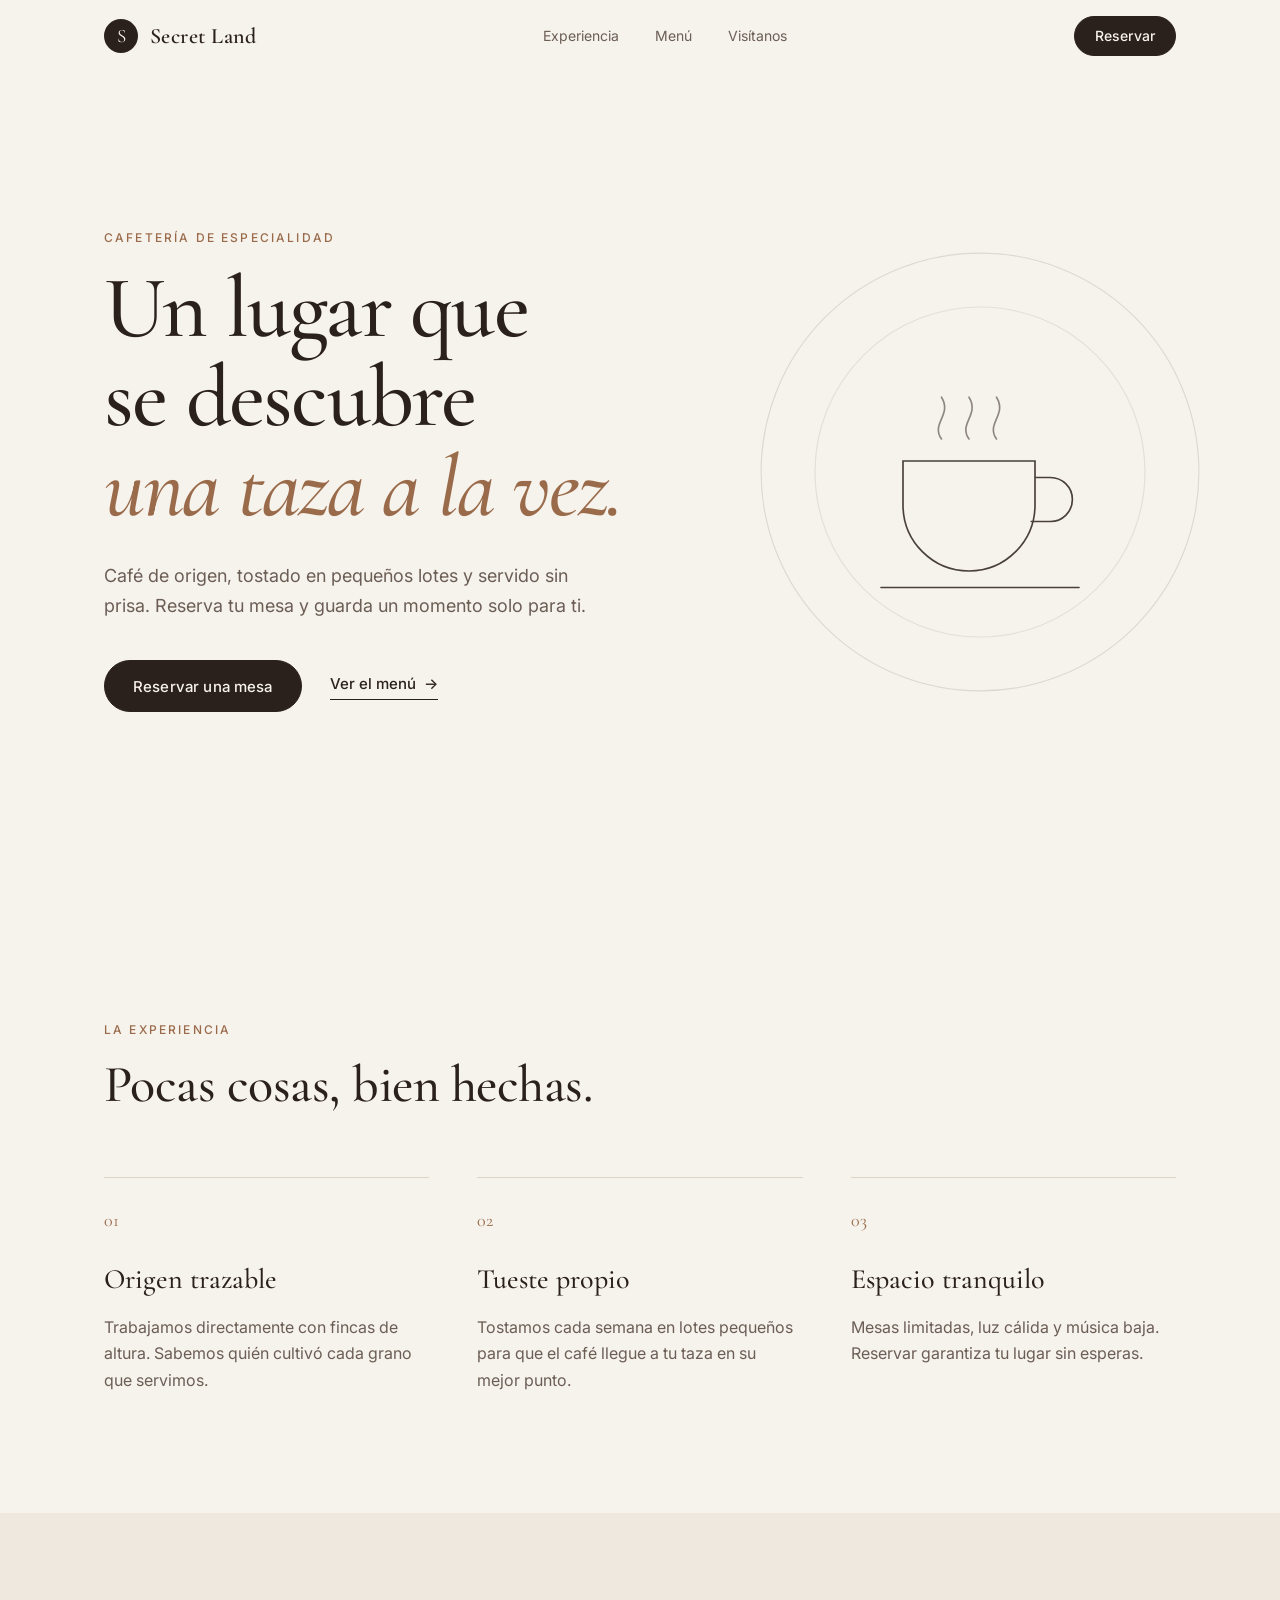
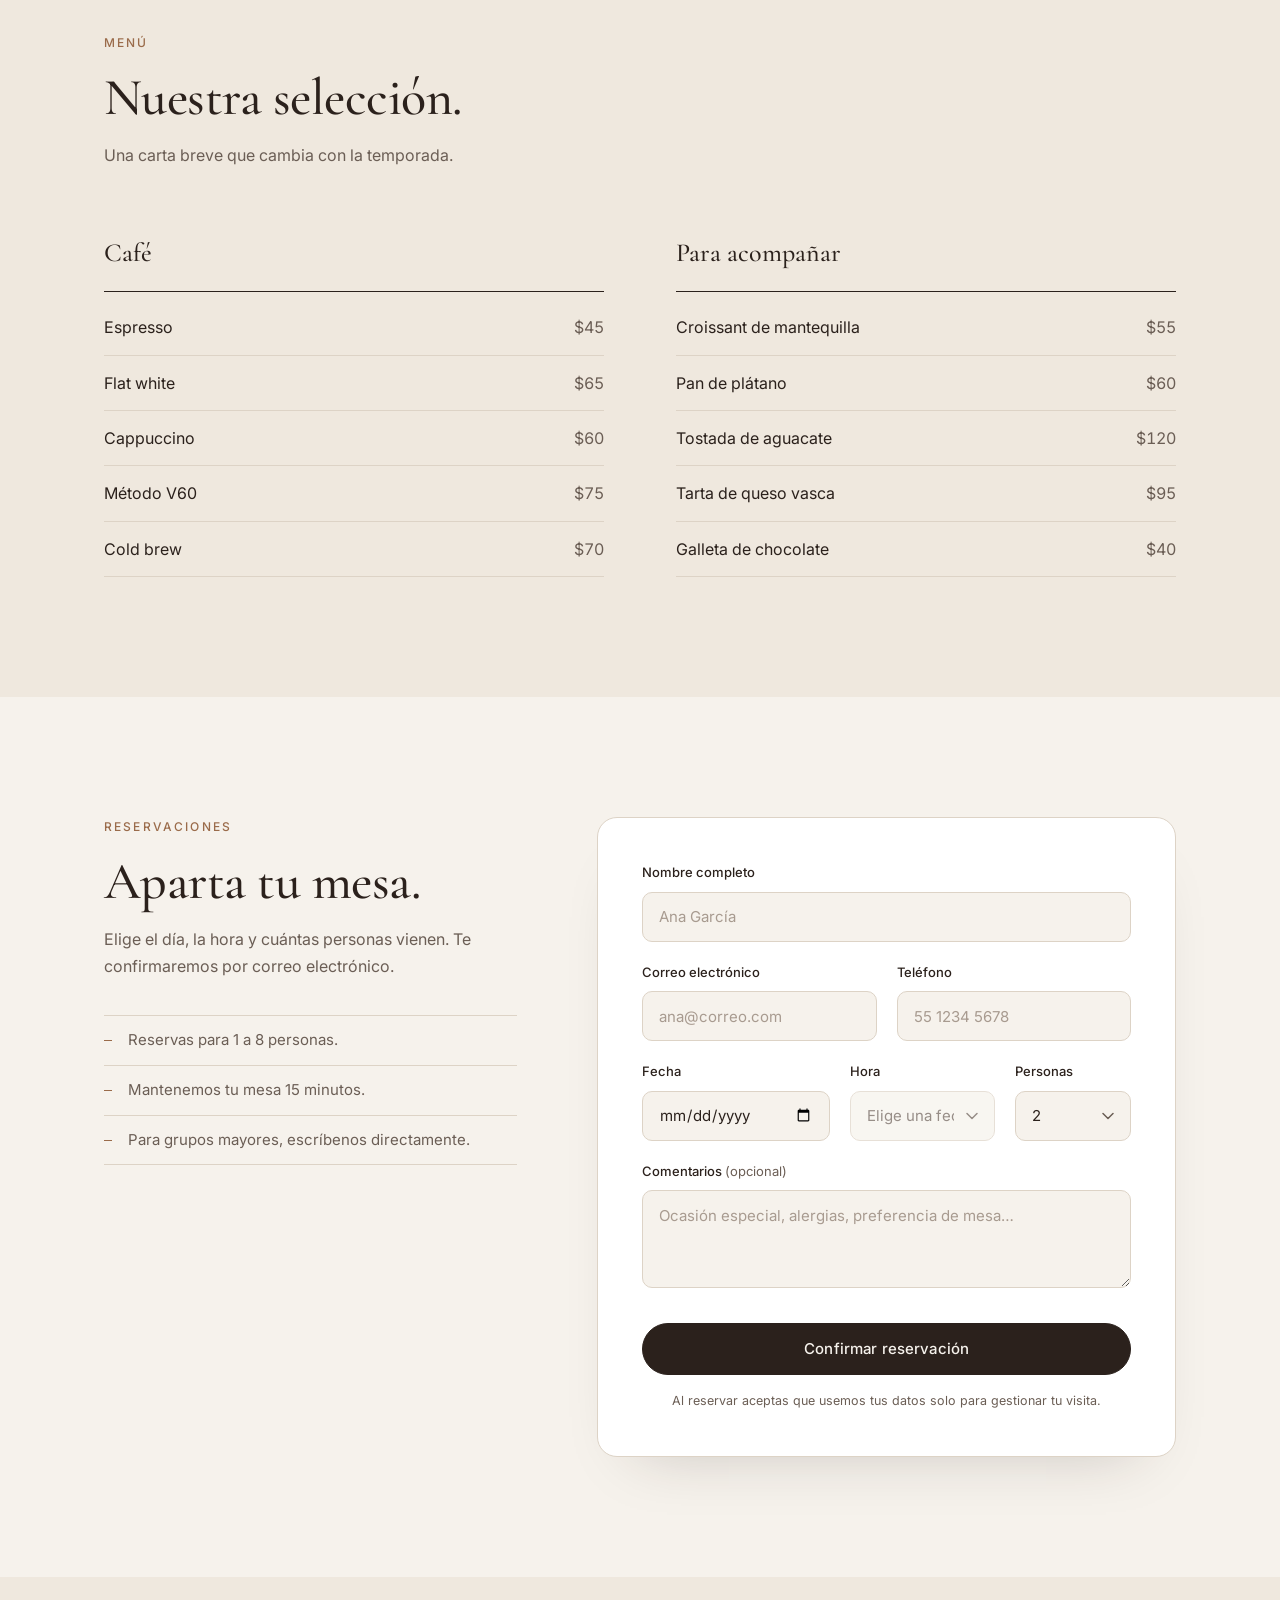
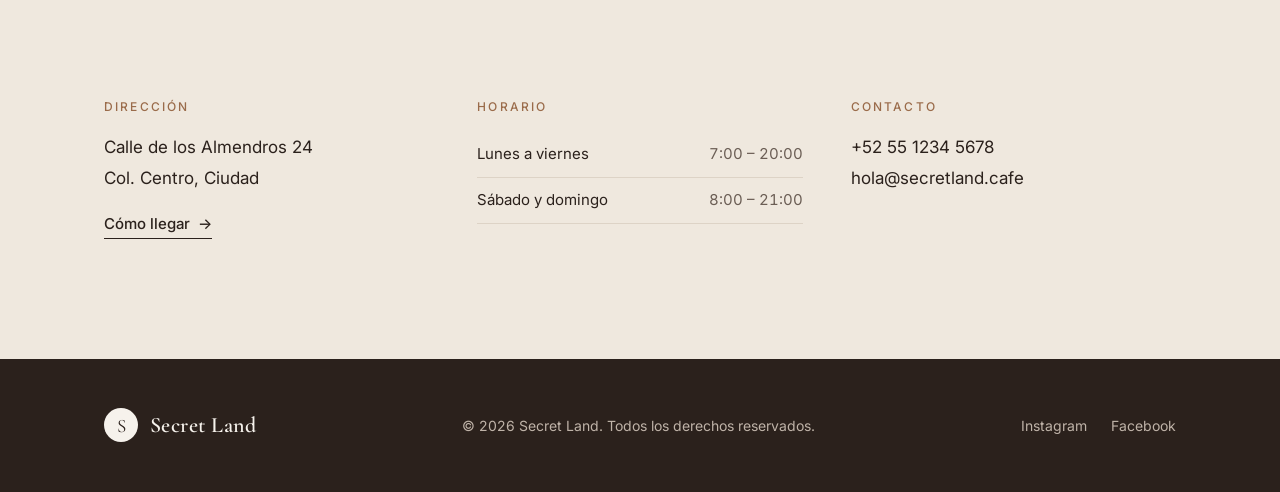
==== index.html @ 9a97f268 "versel sirve creo" ====
<!DOCTYPE html>
<html lang="es">
<head>
  <meta charset="UTF-8">
  <meta name="viewport" content="width=device-width, initial-scale=1.0">
  <title>Secret Land — Cafetería de especialidad</title>
  <meta name="description" content="Secret Land es una cafetería de especialidad. Reserva tu mesa en línea en menos de un minuto.">
  <link rel="preconnect" href="https://fonts.googleapis.com">
  <link rel="preconnect" href="https://fonts.gstatic.com" crossorigin>
  <link href="https://fonts.googleapis.com/css2?family=Cormorant+Garamond:ital,wght@0,400;0,500;0,600;1,400&family=Inter:wght@300;400;500;600&display=swap" rel="stylesheet">
  <link rel="stylesheet" href="styles.css">
  <link rel="icon" href="data:image/svg+xml,<svg xmlns='http://www.w3.org/2000/svg' viewBox='0 0 32 32'><circle cx='16' cy='16' r='15' fill='%232B211C'/><text x='16' y='21.5' font-family='Georgia,serif' font-size='15' fill='%23F5F1EA' text-anchor='middle'>S</text></svg>">
</head>
<body>

  <!-- Navegación -->
  <header class="nav" id="nav">
    <div class="container nav__inner">
      <a href="#inicio" class="brand" aria-label="Secret Land, inicio">
        <span class="brand__mark" aria-hidden="true">S</span>
        <span class="brand__name">Secret Land</span>
      </a>
      <nav class="nav__links" aria-label="Principal">
        <a href="#experiencia">Experiencia</a>
        <a href="#menu">Menú</a>
        <a href="#visitanos">Visítanos</a>
      </nav>
      <a href="#reservar" class="btn btn--small">Reservar</a>
    </div>
  </header>

  <main>
    <!-- Hero -->
    <section class="hero" id="inicio">
      <div class="container hero__inner">
        <p class="eyebrow reveal">Cafetería de especialidad</p>
        <h1 class="hero__title reveal">Un lugar que<br>se descubre<br><em>una taza a la vez.</em></h1>
        <p class="hero__lead reveal">Café de origen, tostado en pequeños lotes y servido sin prisa. Reserva tu mesa y guarda un momento solo para ti.</p>
        <div class="hero__actions reveal">
          <a href="#reservar" class="btn">Reservar una mesa</a>
          <a href="#menu" class="link-arrow">Ver el menú <span aria-hidden="true">→</span></a>
        </div>
      </div>
      <div class="hero__art" aria-hidden="true">
        <svg viewBox="0 0 400 400" fill="none" xmlns="http://www.w3.org/2000/svg">
          <circle cx="200" cy="200" r="199" stroke="currentColor" stroke-opacity=".14"/>
          <circle cx="200" cy="200" r="150" stroke="currentColor" stroke-opacity=".10"/>
          <path d="M130 190h120v40a60 60 0 0 1-60 60 60 60 0 0 1-60-60v-40Z" stroke="currentColor" stroke-width="1.5"/>
          <path d="M250 205h14a20 20 0 0 1 0 40h-18" stroke="currentColor" stroke-width="1.5"/>
          <path d="M110 305h180" stroke="currentColor" stroke-width="1.5" stroke-linecap="round"/>
          <path class="steam" d="M165 170c-10-14 10-22 0-38" stroke="currentColor" stroke-width="1.5" stroke-linecap="round"/>
          <path class="steam steam--2" d="M190 170c-10-14 10-22 0-38" stroke="currentColor" stroke-width="1.5" stroke-linecap="round"/>
          <path class="steam steam--3" d="M215 170c-10-14 10-22 0-38" stroke="currentColor" stroke-width="1.5" stroke-linecap="round"/>
        </svg>
      </div>
    </section>

    <!-- Experiencia -->
    <section class="section" id="experiencia">
      <div class="container">
        <div class="section__head reveal">
          <p class="eyebrow">La experiencia</p>
          <h2 class="section__title">Pocas cosas, bien hechas.</h2>
        </div>
        <div class="features">
          <article class="feature reveal">
            <span class="feature__num">01</span>
            <h3>Origen trazable</h3>
            <p>Trabajamos directamente con fincas de altura. Sabemos quién cultivó cada grano que servimos.</p>
          </article>
          <article class="feature reveal">
            <span class="feature__num">02</span>
            <h3>Tueste propio</h3>
            <p>Tostamos cada semana en lotes pequeños para que el café llegue a tu taza en su mejor punto.</p>
          </article>
          <article class="feature reveal">
            <span class="feature__num">03</span>
            <h3>Espacio tranquilo</h3>
            <p>Mesas limitadas, luz cálida y música baja. Reservar garantiza tu lugar sin esperas.</p>
          </article>
        </div>
      </div>
    </section>

    <!-- Menú -->
    <section class="section section--alt" id="menu">
      <div class="container menu">
        <div class="section__head reveal">
          <p class="eyebrow">Menú</p>
          <h2 class="section__title">Nuestra selección.</h2>
          <p class="section__lead">Una carta breve que cambia con la temporada.</p>
        </div>
        <div class="menu__grid">
          <div class="menu__col reveal">
            <h3 class="menu__cat">Café</h3>
            <ul class="menu__list">
              <li><span>Espresso</span><span class="dots"></span><span>$45</span></li>
              <li><span>Flat white</span><span class="dots"></span><span>$65</span></li>
              <li><span>Cappuccino</span><span class="dots"></span><span>$60</span></li>
              <li><span>Método V60</span><span class="dots"></span><span>$75</span></li>
              <li><span>Cold brew</span><span class="dots"></span><span>$70</span></li>
            </ul>
          </div>
          <div class="menu__col reveal">
            <h3 class="menu__cat">Para acompañar</h3>
            <ul class="menu__list">
              <li><span>Croissant de mantequilla</span><span class="dots"></span><span>$55</span></li>
              <li><span>Pan de plátano</span><span class="dots"></span><span>$60</span></li>
              <li><span>Tostada de aguacate</span><span class="dots"></span><span>$120</span></li>
              <li><span>Tarta de queso vasca</span><span class="dots"></span><span>$95</span></li>
              <li><span>Galleta de chocolate</span><span class="dots"></span><span>$40</span></li>
            </ul>
          </div>
        </div>
      </div>
    </section>

    <!-- Reservación -->
    <section class="section" id="reservar">
      <div class="container booking">
        <div class="booking__intro reveal">
          <p class="eyebrow">Reservaciones</p>
          <h2 class="section__title">Aparta tu mesa.</h2>
          <p class="section__lead">Elige el día, la hora y cuántas personas vienen. Te confirmaremos por correo electrónico.</p>
          <ul class="booking__notes">
            <li>Reservas para 1 a 8 personas.</li>
            <li>Mantenemos tu mesa 15 minutos.</li>
            <li>Para grupos mayores, escríbenos directamente.</li>
          </ul>
        </div>

        <div class="booking__card reveal">
          <form class="form" id="booking-form" novalidate>
            <div class="form__row">
              <div class="field">
                <label for="name">Nombre completo</label>
                <input type="text" id="name" name="name" autocomplete="name" required minlength="2" placeholder="Ana García">
                <p class="field__error" aria-live="polite"></p>
              </div>
            </div>

            <div class="form__row form__row--2">
              <div class="field">
                <label for="email">Correo electrónico</label>
                <input type="email" id="email" name="email" autocomplete="email" required placeholder="ana@correo.com">
                <p class="field__error" aria-live="polite"></p>
              </div>
              <div class="field">
                <label for="phone">Teléfono</label>
                <input type="tel" id="phone" name="phone" autocomplete="tel" required placeholder="55 1234 5678">
                <p class="field__error" aria-live="polite"></p>
              </div>
            </div>

            <div class="form__row form__row--3">
              <div class="field">
                <label for="date">Fecha</label>
                <input type="date" id="date" name="date" required>
                <p class="field__error" aria-live="polite"></p>
              </div>
              <div class="field">
                <label for="time">Hora</label>
                <select id="time" name="time" required disabled>
                  <option value="">Elige una fecha</option>
                </select>
                <p class="field__error" aria-live="polite"></p>
              </div>
              <div class="field">
                <label for="guests">Personas</label>
                <select id="guests" name="guests" required>
                  <option value="1">1</option>
                  <option value="2" selected>2</option>
                  <option value="3">3</option>
                  <option value="4">4</option>
                  <option value="5">5</option>
                  <option value="6">6</option>
                  <option value="7">7</option>
                  <option value="8">8</option>
                </select>
                <p class="field__error" aria-live="polite"></p>
              </div>
            </div>

            <div class="form__row">
              <div class="field">
                <label for="notes">Comentarios <span class="optional">(opcional)</span></label>
                <textarea id="notes" name="notes" rows="3" maxlength="300" placeholder="Ocasión especial, alergias, preferencia de mesa…"></textarea>
              </div>
            </div>

            <button type="submit" class="btn btn--block">Confirmar reservación</button>
            <p class="form__legal">Al reservar aceptas que usemos tus datos solo para gestionar tu visita.</p>
          </form>

          <div class="success" id="booking-success" hidden tabindex="-1">
            <div class="success__icon" aria-hidden="true">
              <svg viewBox="0 0 24 24" fill="none"><path d="M5 12.5l4.5 4.5L19 7.5" stroke="currentColor" stroke-width="1.8" stroke-linecap="round" stroke-linejoin="round"/></svg>
            </div>
            <h3>¡Reservación recibida!</h3>
            <p id="success-summary"></p>
            <p class="success__small">Te enviaremos la confirmación a <strong id="success-email"></strong>.</p>
            <button type="button" class="btn btn--ghost" id="booking-reset">Hacer otra reservación</button>
          </div>
        </div>
      </div>
    </section>

    <!-- Visítanos -->
    <section class="section section--alt" id="visitanos">
      <div class="container visit">
        <div class="visit__block reveal">
          <p class="eyebrow">Dirección</p>
          <p class="visit__text">Calle de los Almendros 24<br>Col. Centro, Ciudad</p>
          <a class="link-arrow" href="https://maps.google.com/?q=Calle+de+los+Almendros+24" target="_blank" rel="noopener">Cómo llegar <span aria-hidden="true">→</span></a>
        </div>
        <div class="visit__block reveal">
          <p class="eyebrow">Horario</p>
          <ul class="hours">
            <li><span>Lunes a viernes</span><span>7:00 – 20:00</span></li>
            <li><span>Sábado y domingo</span><span>8:00 – 21:00</span></li>
          </ul>
        </div>
        <div class="visit__block reveal">
          <p class="eyebrow">Contacto</p>
          <p class="visit__text">
            <a href="tel:+525512345678">+52 55 1234 5678</a><br>
            <a href="mailto:hola@secretland.cafe">hola@secretland.cafe</a>
          </p>
        </div>
      </div>
    </section>
  </main>

  <footer class="footer">
    <div class="container footer__inner">
      <a href="#inicio" class="brand brand--light">
        <span class="brand__mark" aria-hidden="true">S</span>
        <span class="brand__name">Secret Land</span>
      </a>
      <p>© <span id="year"></span> Secret Land. Todos los derechos reservados.</p>
      <div class="footer__social">
        <a href="#" aria-label="Instagram">Instagram</a>
        <a href="#" aria-label="Facebook">Facebook</a>
      </div>
    </div>
  </footer>

  <script src="script.js"></script>
</body>
</html>
---- styles.css ----
/* ==========================================================
   Secret Land — Landing page
   ========================================================== */

:root {
  --bg: #F6F2EC;
  --bg-alt: #EFE8DE;
  --surface: #FFFFFF;
  --ink: #2B211C;
  --ink-soft: #6B5E55;
  --line: #DDD3C6;
  --accent: #9A6B4A;
  --accent-dark: #7C543A;
  --error: #A33B2B;

  --font-display: "Cormorant Garamond", Georgia, serif;
  --font-body: "Inter", system-ui, -apple-system, "Segoe UI", sans-serif;

  --radius: 14px;
  --container: 1120px;
  --nav-h: 72px;
  --ease: cubic-bezier(.2, .7, .2, 1);
}

*,
*::before,
*::after { box-sizing: border-box; }

html {
  scroll-behavior: smooth;
  scroll-padding-top: var(--nav-h);
}

body {
  margin: 0;
  background: var(--bg);
  color: var(--ink);
  font-family: var(--font-body);
  font-size: 16px;
  line-height: 1.65;
  -webkit-font-smoothing: antialiased;
}

img, svg { display: block; max-width: 100%; }
a { color: inherit; text-decoration: none; }
ul { margin: 0; padding: 0; list-style: none; }
h1, h2, h3, p { margin: 0; }

.container {
  width: 100%;
  max-width: var(--container);
  margin: 0 auto;
  padding: 0 24px;
}

/* ---------- Tipografía ---------- */
.eyebrow {
  font-size: 12px;
  font-weight: 500;
  letter-spacing: .18em;
  text-transform: uppercase;
  color: var(--accent);
  margin-bottom: 16px;
}

.section__title {
  font-family: var(--font-display);
  font-weight: 500;
  font-size: clamp(34px, 5vw, 52px);
  line-height: 1.1;
  letter-spacing: -.01em;
}

.section__lead {
  margin-top: 16px;
  color: var(--ink-soft);
  max-width: 44ch;
}

/* ---------- Botones y enlaces ---------- */
.btn {
  display: inline-flex;
  align-items: center;
  justify-content: center;
  gap: 8px;
  height: 52px;
  padding: 0 28px;
  border: 1px solid var(--ink);
  border-radius: 999px;
  background: var(--ink);
  color: var(--bg);
  font: 500 15px/1 var(--font-body);
  letter-spacing: .01em;
  cursor: pointer;
  transition: background .25s var(--ease), color .25s var(--ease), transform .25s var(--ease);
}
.btn:hover { background: var(--accent-dark); border-color: var(--accent-dark); }
.btn:active { transform: translateY(1px); }
.btn:focus-visible,
.link-arrow:focus-visible,
.nav__links a:focus-visible {
  outline: 2px solid var(--accent);
  outline-offset: 3px;
}

.btn--small { height: 40px; padding: 0 20px; font-size: 14px; }
.btn--block { width: 100%; }
.btn--ghost { background: transparent; color: var(--ink); }
.btn--ghost:hover { background: var(--ink); color: var(--bg); border-color: var(--ink); }
.btn[disabled] { opacity: .6; cursor: wait; }

.link-arrow {
  display: inline-flex;
  align-items: center;
  gap: 8px;
  font-weight: 500;
  font-size: 15px;
  border-bottom: 1px solid currentColor;
  padding-bottom: 2px;
}
.link-arrow span { transition: transform .25s var(--ease); }
.link-arrow:hover span { transform: translateX(4px); }

/* ---------- Navegación ---------- */
.nav {
  position: fixed;
  inset: 0 0 auto 0;
  height: var(--nav-h);
  z-index: 50;
  transition: background .3s var(--ease), box-shadow .3s var(--ease);
}
.nav.is-scrolled {
  background: rgba(246, 242, 236, .88);
  backdrop-filter: blur(12px);
  -webkit-backdrop-filter: blur(12px);
  box-shadow: 0 1px 0 var(--line);
}
.nav__inner {
  height: 100%;
  display: flex;
  align-items: center;
  justify-content: space-between;
  gap: 24px;
}
.nav__links { display: flex; gap: 36px; font-size: 14px; }
.nav__links a { color: var(--ink-soft); transition: color .2s; }
.nav__links a:hover { color: var(--ink); }

.brand { display: inline-flex; align-items: center; gap: 12px; }
.brand__mark {
  display: grid;
  place-items: center;
  width: 34px;
  height: 34px;
  border-radius: 50%;
  background: var(--ink);
  color: var(--bg);
  font-family: var(--font-display);
  font-size: 19px;
  line-height: 1;
}
.brand__name {
  font-family: var(--font-display);
  font-size: 22px;
  font-weight: 600;
  letter-spacing: .02em;
}

/* ---------- Hero ---------- */
.hero {
  position: relative;
  min-height: 100vh;
  min-height: 100svh;
  display: flex;
  align-items: center;
  padding: calc(var(--nav-h) + 48px) 0 80px;
  overflow: hidden;
}
.hero__inner { position: relative; z-index: 1; }
.hero__title {
  font-family: var(--font-display);
  font-weight: 500;
  font-size: clamp(44px, 7.5vw, 88px);
  line-height: 1.02;
  letter-spacing: -.02em;
}
.hero__title em { font-style: italic; color: var(--accent); }
.hero__lead {
  margin-top: 28px;
  max-width: 46ch;
  font-size: 18px;
  color: var(--ink-soft);
}
.hero__actions {
  margin-top: 40px;
  display: flex;
  align-items: center;
  flex-wrap: wrap;
  gap: 28px;
}
.hero__art {
  position: absolute;
  right: max(24px, calc((100vw - var(--container)) / 2));
  top: 50%;
  transform: translateY(-45%);
  width: min(38vw, 440px);
  color: var(--ink);
  opacity: .85;
}
.steam {
  stroke-dasharray: 60;
  animation: steam 3.2s ease-in-out infinite;
  opacity: .6;
}
.steam--2 { animation-delay: .5s; }
.steam--3 { animation-delay: 1s; }
@keyframes steam {
  0%   { stroke-dashoffset: 60; opacity: 0; }
  40%  { opacity: .6; }
  100% { stroke-dashoffset: -60; opacity: 0; }
}

/* ---------- Secciones ---------- */
.section { padding: 120px 0; }
.section--alt { background: var(--bg-alt); }
.section__head { margin-bottom: 64px; }

/* Experiencia */
.features {
  display: grid;
  grid-template-columns: repeat(3, 1fr);
  gap: 48px;
}
.feature {
  padding-top: 28px;
  border-top: 1px solid var(--line);
}
.feature__num {
  display: block;
  font-family: var(--font-display);
  font-size: 18px;
  color: var(--accent);
  margin-bottom: 20px;
}
.feature h3 {
  font-family: var(--font-display);
  font-size: 28px;
  font-weight: 500;
  margin-bottom: 12px;
}
.feature p { color: var(--ink-soft); }

/* Menú */
.menu__grid {
  display: grid;
  grid-template-columns: repeat(2, 1fr);
  gap: 72px;
}
.menu__cat {
  font-family: var(--font-display);
  font-size: 26px;
  font-weight: 500;
  padding-bottom: 16px;
  margin-bottom: 8px;
  border-bottom: 1px solid var(--ink);
}
.menu__list li {
  display: flex;
  align-items: baseline;
  gap: 12px;
  padding: 14px 0;
  border-bottom: 1px solid var(--line);
}
.menu__list .dots { flex: 1; }
.menu__list li span:last-child {
  font-variant-numeric: tabular-nums;
  color: var(--ink-soft);
}

/* Reservación */
.booking {
  display: grid;
  grid-template-columns: 5fr 7fr;
  gap: 80px;
  align-items: start;
}
.booking__intro { position: sticky; top: calc(var(--nav-h) + 32px); }
.booking__notes { margin-top: 36px; }
.booking__notes li {
  position: relative;
  padding: 12px 0 12px 24px;
  border-top: 1px solid var(--line);
  font-size: 15px;
  color: var(--ink-soft);
}
.booking__notes li:last-child { border-bottom: 1px solid var(--line); }
.booking__notes li::before {
  content: "";
  position: absolute;
  left: 0;
  top: 50%;
  width: 8px;
  height: 1px;
  background: var(--accent);
}

.booking__card {
  background: var(--surface);
  border: 1px solid var(--line);
  border-radius: calc(var(--radius) + 6px);
  padding: 44px;
  box-shadow: 0 30px 60px -40px rgba(43, 33, 28, .25);
}

.form__row { display: grid; gap: 20px; margin-bottom: 20px; }
.form__row--2 { grid-template-columns: repeat(2, 1fr); }
.form__row--3 { grid-template-columns: 1.3fr 1fr .8fr; }

.field label {
  display: block;
  font-size: 13px;
  font-weight: 500;
  margin-bottom: 8px;
}
.optional { color: var(--ink-soft); font-weight: 400; }

.field input,
.field select,
.field textarea {
  width: 100%;
  height: 50px;
  padding: 0 16px;
  border: 1px solid var(--line);
  border-radius: 10px;
  background: var(--bg);
  color: var(--ink);
  font: 400 15px var(--font-body);
  transition: border-color .2s, box-shadow .2s, background .2s;
  -webkit-appearance: none;
  appearance: none;
}
.field textarea {
  height: auto;
  min-height: 96px;
  padding: 14px 16px;
  resize: vertical;
  line-height: 1.5;
}
.field select {
  padding-right: 40px;
  background-image: url("data:image/svg+xml,%3Csvg xmlns='http://www.w3.org/2000/svg' width='12' height='8' fill='none'%3E%3Cpath d='M1 1.5l5 5 5-5' stroke='%236B5E55' stroke-width='1.5' stroke-linecap='round' stroke-linejoin='round'/%3E%3C/svg%3E");
  background-repeat: no-repeat;
  background-position: right 16px center;
  cursor: pointer;
}
.field select:disabled { cursor: not-allowed; color: var(--ink-soft); }
.field input::placeholder,
.field textarea::placeholder { color: #A89B90; }
.field input:hover,
.field select:not(:disabled):hover,
.field textarea:hover { border-color: #C8BBAA; }
.field input:focus,
.field select:focus,
.field textarea:focus {
  outline: none;
  border-color: var(--accent);
  background: var(--surface);
  box-shadow: 0 0 0 4px rgba(154, 107, 74, .12);
}
.field.has-error input,
.field.has-error select { border-color: var(--error); }
.field__error {
  min-height: 0;
  font-size: 12.5px;
  color: var(--error);
  margin-top: 6px;
}
.field__error:empty { display: none; }

.form .btn--block { margin-top: 8px; }
.form__legal {
  margin-top: 16px;
  font-size: 12.5px;
  color: var(--ink-soft);
  text-align: center;
}

/* Confirmación */
.success {
  text-align: center;
  padding: 32px 8px;
  outline: none;
  animation: fadeUp .5s var(--ease);
}
.success__icon {
  width: 64px;
  height: 64px;
  margin: 0 auto 24px;
  display: grid;
  place-items: center;
  border-radius: 50%;
  background: var(--bg-alt);
  color: var(--accent-dark);
}
.success__icon svg { width: 28px; height: 28px; }
.success h3 {
  font-family: var(--font-display);
  font-size: 36px;
  font-weight: 500;
  margin-bottom: 12px;
}
.success p { color: var(--ink-soft); max-width: 36ch; margin: 0 auto; }
.success p strong { color: var(--ink); font-weight: 500; }
.success .success__small { margin-top: 12px; font-size: 14px; }
.success .btn { margin-top: 32px; }

/* Visítanos */
.visit {
  display: grid;
  grid-template-columns: repeat(3, 1fr);
  gap: 48px;
}
.visit__text { font-size: 17px; line-height: 1.8; margin-bottom: 16px; }
.visit__text a { transition: color .2s; }
.visit__text a:hover { color: var(--accent); }
.hours li {
  display: flex;
  justify-content: space-between;
  gap: 16px;
  padding: 10px 0;
  border-bottom: 1px solid var(--line);
  font-size: 15px;
}
.hours li span:last-child { font-variant-numeric: tabular-nums; color: var(--ink-soft); }

/* Footer */
.footer {
  background: var(--ink);
  color: #BFB3A8;
  padding: 48px 0;
  font-size: 14px;
}
.footer__inner {
  display: flex;
  align-items: center;
  justify-content: space-between;
  flex-wrap: wrap;
  gap: 24px;
}
.brand--light .brand__mark { background: var(--bg); color: var(--ink); }
.brand--light .brand__name { color: var(--bg); }
.footer__social { display: flex; gap: 24px; }
.footer__social a:hover { color: var(--bg); }

/* ---------- Animación de entrada ---------- */
.reveal {
  opacity: 0;
  transform: translateY(18px);
  transition: opacity .8s var(--ease), transform .8s var(--ease);
}
.reveal.is-visible { opacity: 1; transform: none; }

@keyframes fadeUp {
  from { opacity: 0; transform: translateY(12px); }
  to   { opacity: 1; transform: none; }
}

@media (prefers-reduced-motion: reduce) {
  html { scroll-behavior: auto; }
  .reveal { opacity: 1; transform: none; transition: none; }
  .steam, .success { animation: none; }
}

/* ---------- Responsive ---------- */
@media (max-width: 960px) {
  .hero__art { opacity: .12; width: 70vw; right: -10vw; }
  .booking { grid-template-columns: 1fr; gap: 48px; }
  .booking__intro { position: static; }
  .features, .visit { grid-template-columns: 1fr; gap: 40px; }
  .menu__grid { grid-template-columns: 1fr; gap: 56px; }
}

@media (max-width: 720px) {
  :root { --nav-h: 64px; }
  .container { padding: 0 16px; }
  .nav__links { display: none; }
  .brand__name { font-size: 20px; }
  .section { padding: 88px 0; }
  .section__head { margin-bottom: 44px; }
  .hero__lead { font-size: 17px; }
  .booking__card { padding: 28px 20px; }
  .form__row--2,
  .form__row--3 { grid-template-columns: 1fr; }
  .footer__inner { flex-direction: column; text-align: center; }
}
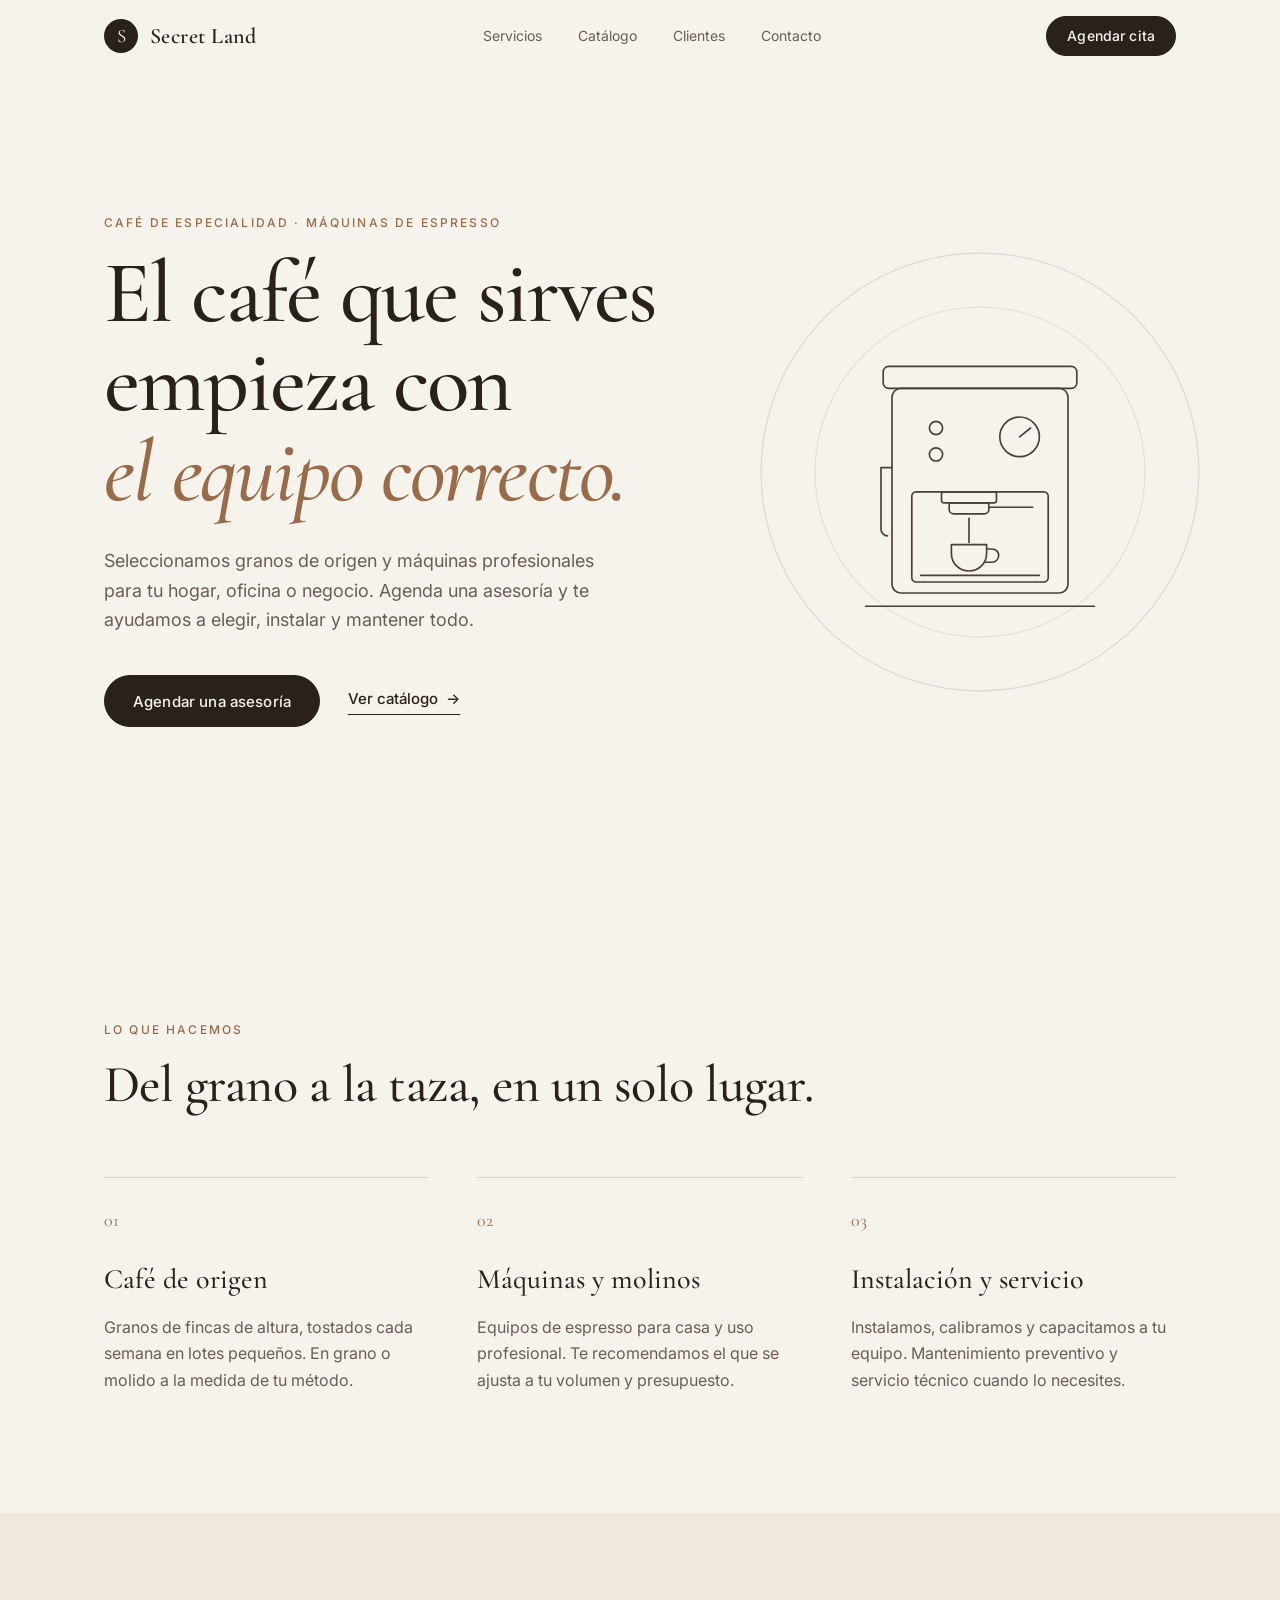
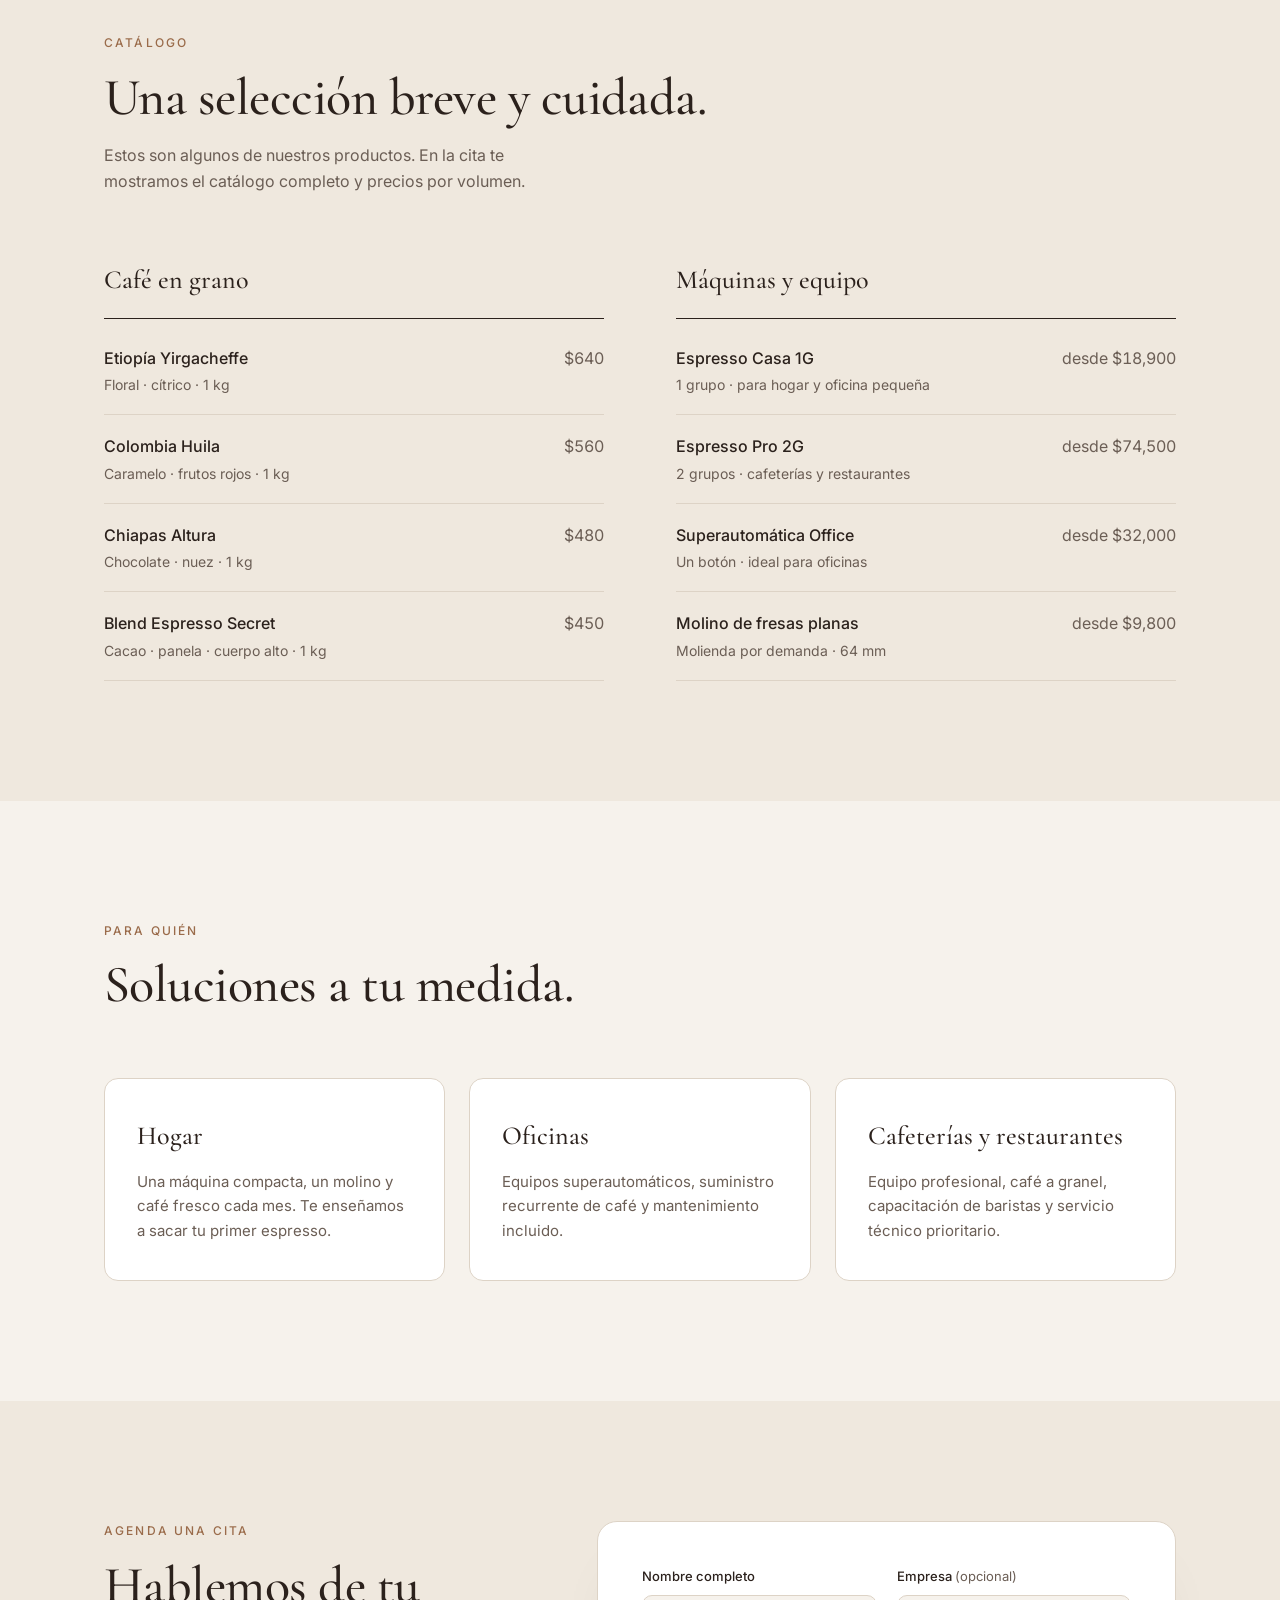
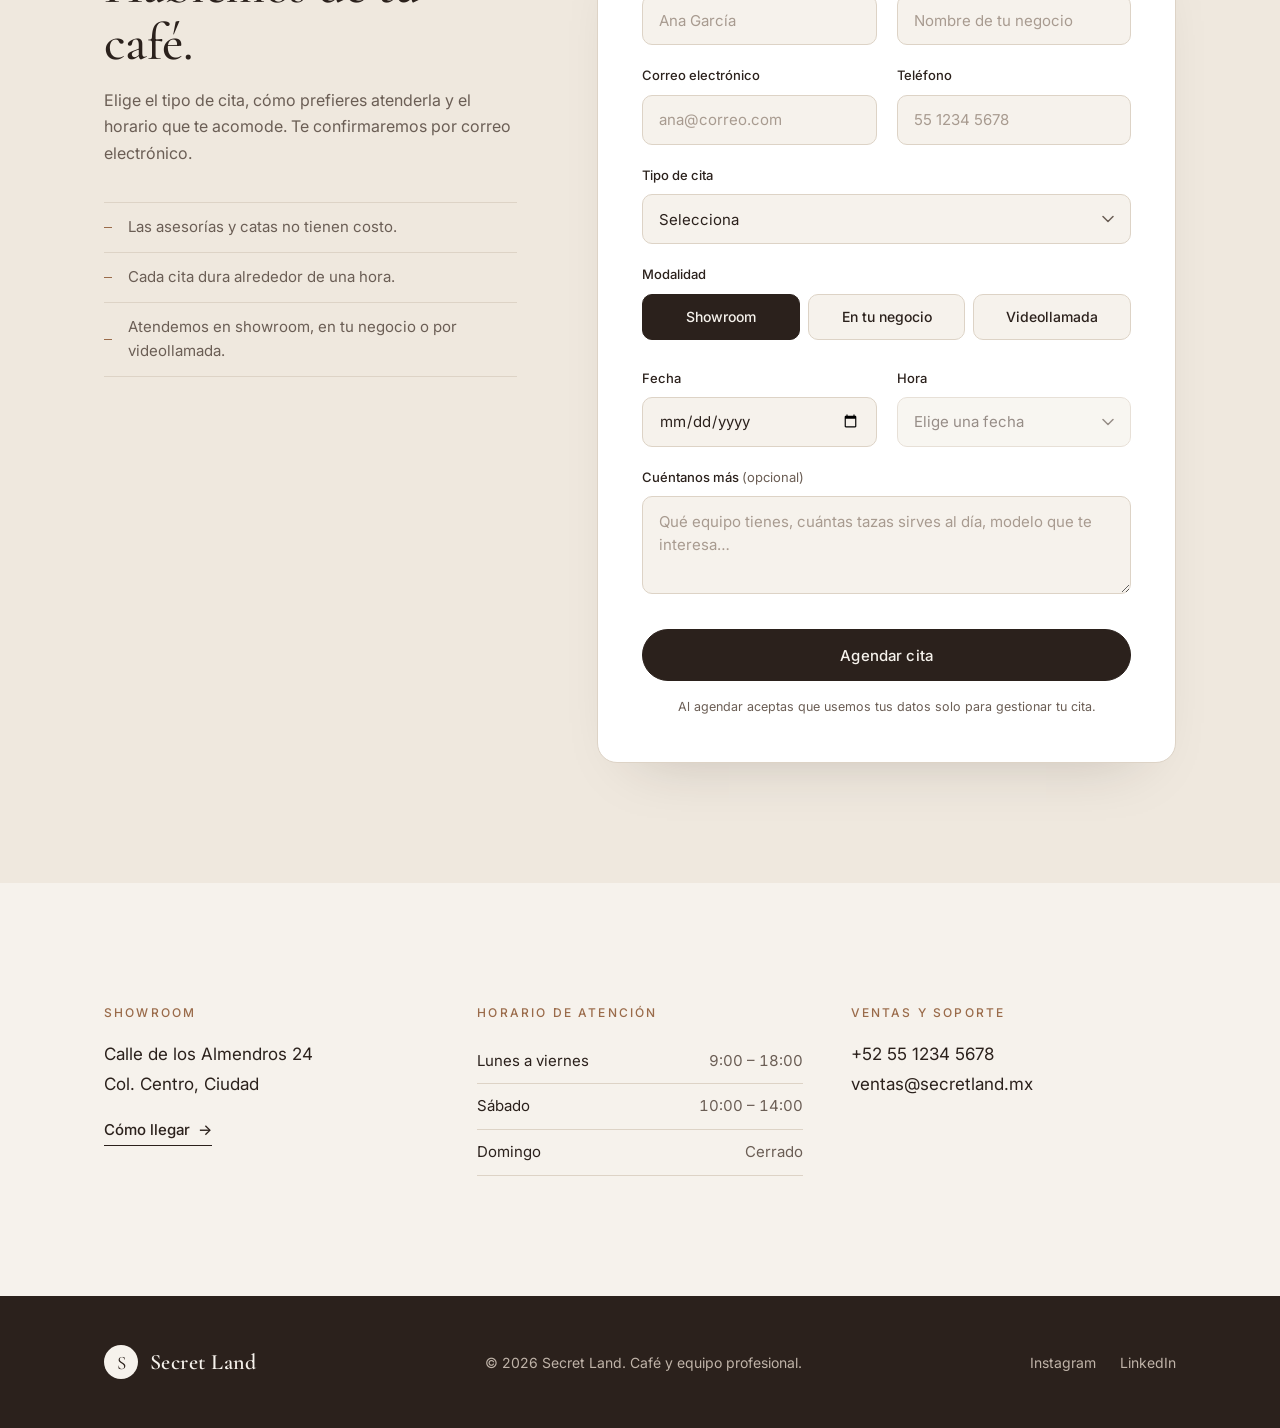
==== commit cc577768: "Refocus landing page on selling coffee and coffee machines Secret Land is now a company that sells s" ====
--- a/index.html
+++ b/index.html
@@ -3,8 +3,8 @@
 <head>
   <meta charset="UTF-8">
   <meta name="viewport" content="width=device-width, initial-scale=1.0">
-  <title>Secret Land — Cafetería de especialidad</title>
-  <meta name="description" content="Secret Land es una cafetería de especialidad. Reserva tu mesa en línea en menos de un minuto.">
+  <title>Secret Land — Café de especialidad y máquinas de café</title>
+  <meta name="description" content="Secret Land vende café de especialidad y máquinas de espresso para hogar, oficinas y negocios. Agenda una asesoría, demostración o servicio técnico en línea.">
   <link rel="preconnect" href="https://fonts.googleapis.com">
   <link rel="preconnect" href="https://fonts.gstatic.com" crossorigin>
   <link href="https://fonts.googleapis.com/css2?family=Cormorant+Garamond:ital,wght@0,400;0,500;0,600;1,400&family=Inter:wght@300;400;500;600&display=swap" rel="stylesheet">
@@ -21,11 +21,12 @@
         <span class="brand__name">Secret Land</span>
       </a>
       <nav class="nav__links" aria-label="Principal">
-        <a href="#experiencia">Experiencia</a>
-        <a href="#menu">Menú</a>
-        <a href="#visitanos">Visítanos</a>
+        <a href="#servicios">Servicios</a>
+        <a href="#catalogo">Catálogo</a>
+        <a href="#clientes">Clientes</a>
+        <a href="#contacto">Contacto</a>
       </nav>
-      <a href="#reservar" class="btn btn--small">Reservar</a>
+      <a href="#agendar" class="btn btn--small">Agendar cita</a>
     </div>
   </header>
 
@@ -33,110 +34,182 @@
     <!-- Hero -->
     <section class="hero" id="inicio">
       <div class="container hero__inner">
-        <p class="eyebrow reveal">Cafetería de especialidad</p>
-        <h1 class="hero__title reveal">Un lugar que<br>se descubre<br><em>una taza a la vez.</em></h1>
-        <p class="hero__lead reveal">Café de origen, tostado en pequeños lotes y servido sin prisa. Reserva tu mesa y guarda un momento solo para ti.</p>
+        <p class="eyebrow reveal">Café de especialidad · Máquinas de espresso</p>
+        <h1 class="hero__title reveal">El café que sirves<br>empieza con<br><em>el equipo correcto.</em></h1>
+        <p class="hero__lead reveal">Seleccionamos granos de origen y máquinas profesionales para tu hogar, oficina o negocio. Agenda una asesoría y te ayudamos a elegir, instalar y mantener todo.</p>
         <div class="hero__actions reveal">
-          <a href="#reservar" class="btn">Reservar una mesa</a>
-          <a href="#menu" class="link-arrow">Ver el menú <span aria-hidden="true">→</span></a>
+          <a href="#agendar" class="btn">Agendar una asesoría</a>
+          <a href="#catalogo" class="link-arrow">Ver catálogo <span aria-hidden="true">→</span></a>
         </div>
       </div>
       <div class="hero__art" aria-hidden="true">
         <svg viewBox="0 0 400 400" fill="none" xmlns="http://www.w3.org/2000/svg">
           <circle cx="200" cy="200" r="199" stroke="currentColor" stroke-opacity=".14"/>
           <circle cx="200" cy="200" r="150" stroke="currentColor" stroke-opacity=".10"/>
-          <path d="M130 190h120v40a60 60 0 0 1-60 60 60 60 0 0 1-60-60v-40Z" stroke="currentColor" stroke-width="1.5"/>
-          <path d="M250 205h14a20 20 0 0 1 0 40h-18" stroke="currentColor" stroke-width="1.5"/>
-          <path d="M110 305h180" stroke="currentColor" stroke-width="1.5" stroke-linecap="round"/>
-          <path class="steam" d="M165 170c-10-14 10-22 0-38" stroke="currentColor" stroke-width="1.5" stroke-linecap="round"/>
-          <path class="steam steam--2" d="M190 170c-10-14 10-22 0-38" stroke="currentColor" stroke-width="1.5" stroke-linecap="round"/>
-          <path class="steam steam--3" d="M215 170c-10-14 10-22 0-38" stroke="currentColor" stroke-width="1.5" stroke-linecap="round"/>
+          <g stroke="currentColor" stroke-width="1.5" stroke-linecap="round" stroke-linejoin="round">
+            <!-- Calientatazas -->
+            <rect x="112" y="104" width="176" height="20" rx="5"/>
+            <!-- Cuerpo -->
+            <path d="M128 124h144a8 8 0 0 1 8 8v170a8 8 0 0 1-8 8H128a8 8 0 0 1-8-8V132a8 8 0 0 1 8-8Z"/>
+            <!-- Manómetro y botones -->
+            <circle cx="236" cy="168" r="18"/>
+            <path d="M236 168l10-8"/>
+            <circle cx="160" cy="160" r="6"/>
+            <circle cx="160" cy="184" r="6"/>
+            <!-- Hueco de extracción -->
+            <rect x="138" y="218" width="124" height="82" rx="4"/>
+            <!-- Grupo y portafiltro -->
+            <rect x="165" y="218" width="50" height="10" rx="2"/>
+            <path d="M172 228h36v6a4 4 0 0 1-4 4h-28a4 4 0 0 1-4-4v-6Z"/>
+            <path d="M208 232h40"/>
+            <!-- Chorro de café -->
+            <path class="pour" d="M190 242v22"/>
+            <!-- Taza -->
+            <path d="M174 266h32v8a16 16 0 0 1-32 0v-8Z"/>
+            <path d="M206 270h5a6 6 0 0 1 0 12h-7"/>
+            <!-- Bandeja -->
+            <path d="M146 294h108"/>
+            <!-- Vaporizador -->
+            <path d="M120 196h-10v56a6 6 0 0 0 6 6"/>
+            <!-- Base -->
+            <path d="M96 322h208"/>
+          </g>
         </svg>
       </div>
     </section>
 
-    <!-- Experiencia -->
-    <section class="section" id="experiencia">
+    <!-- Servicios -->
+    <section class="section" id="servicios">
       <div class="container">
         <div class="section__head reveal">
-          <p class="eyebrow">La experiencia</p>
-          <h2 class="section__title">Pocas cosas, bien hechas.</h2>
+          <p class="eyebrow">Lo que hacemos</p>
+          <h2 class="section__title">Del grano a la taza, en un solo lugar.</h2>
         </div>
         <div class="features">
           <article class="feature reveal">
             <span class="feature__num">01</span>
-            <h3>Origen trazable</h3>
-            <p>Trabajamos directamente con fincas de altura. Sabemos quién cultivó cada grano que servimos.</p>
+            <h3>Café de origen</h3>
+            <p>Granos de fincas de altura, tostados cada semana en lotes pequeños. En grano o molido a la medida de tu método.</p>
           </article>
           <article class="feature reveal">
             <span class="feature__num">02</span>
-            <h3>Tueste propio</h3>
-            <p>Tostamos cada semana en lotes pequeños para que el café llegue a tu taza en su mejor punto.</p>
+            <h3>Máquinas y molinos</h3>
+            <p>Equipos de espresso para casa y uso profesional. Te recomendamos el que se ajusta a tu volumen y presupuesto.</p>
           </article>
           <article class="feature reveal">
             <span class="feature__num">03</span>
-            <h3>Espacio tranquilo</h3>
-            <p>Mesas limitadas, luz cálida y música baja. Reservar garantiza tu lugar sin esperas.</p>
-          </article>
-        </div>
-      </div>
-    </section>
-
-    <!-- Menú -->
-    <section class="section section--alt" id="menu">
-      <div class="container menu">
+            <h3>Instalación y servicio</h3>
+            <p>Instalamos, calibramos y capacitamos a tu equipo. Mantenimiento preventivo y servicio técnico cuando lo necesites.</p>
+          </article>
+        </div>
+      </div>
+    </section>
+
+    <!-- Catálogo -->
+    <section class="section section--alt" id="catalogo">
+      <div class="container">
         <div class="section__head reveal">
-          <p class="eyebrow">Menú</p>
-          <h2 class="section__title">Nuestra selección.</h2>
-          <p class="section__lead">Una carta breve que cambia con la temporada.</p>
-        </div>
-        <div class="menu__grid">
-          <div class="menu__col reveal">
-            <h3 class="menu__cat">Café</h3>
-            <ul class="menu__list">
-              <li><span>Espresso</span><span class="dots"></span><span>$45</span></li>
-              <li><span>Flat white</span><span class="dots"></span><span>$65</span></li>
-              <li><span>Cappuccino</span><span class="dots"></span><span>$60</span></li>
-              <li><span>Método V60</span><span class="dots"></span><span>$75</span></li>
-              <li><span>Cold brew</span><span class="dots"></span><span>$70</span></li>
+          <p class="eyebrow">Catálogo</p>
+          <h2 class="section__title">Una selección breve y cuidada.</h2>
+          <p class="section__lead">Estos son algunos de nuestros productos. En la cita te mostramos el catálogo completo y precios por volumen.</p>
+        </div>
+        <div class="catalog__grid">
+          <div class="catalog__col reveal">
+            <h3 class="catalog__cat">Café en grano</h3>
+            <ul class="catalog__list">
+              <li>
+                <div><span class="item__name">Etiopía Yirgacheffe</span><span class="item__meta">Floral · cítrico · 1 kg</span></div>
+                <span class="item__price">$640</span>
+              </li>
+              <li>
+                <div><span class="item__name">Colombia Huila</span><span class="item__meta">Caramelo · frutos rojos · 1 kg</span></div>
+                <span class="item__price">$560</span>
+              </li>
+              <li>
+                <div><span class="item__name">Chiapas Altura</span><span class="item__meta">Chocolate · nuez · 1 kg</span></div>
+                <span class="item__price">$480</span>
+              </li>
+              <li>
+                <div><span class="item__name">Blend Espresso Secret</span><span class="item__meta">Cacao · panela · cuerpo alto · 1 kg</span></div>
+                <span class="item__price">$450</span>
+              </li>
             </ul>
           </div>
-          <div class="menu__col reveal">
-            <h3 class="menu__cat">Para acompañar</h3>
-            <ul class="menu__list">
-              <li><span>Croissant de mantequilla</span><span class="dots"></span><span>$55</span></li>
-              <li><span>Pan de plátano</span><span class="dots"></span><span>$60</span></li>
-              <li><span>Tostada de aguacate</span><span class="dots"></span><span>$120</span></li>
-              <li><span>Tarta de queso vasca</span><span class="dots"></span><span>$95</span></li>
-              <li><span>Galleta de chocolate</span><span class="dots"></span><span>$40</span></li>
+          <div class="catalog__col reveal">
+            <h3 class="catalog__cat">Máquinas y equipo</h3>
+            <ul class="catalog__list">
+              <li>
+                <div><span class="item__name">Espresso Casa 1G</span><span class="item__meta">1 grupo · para hogar y oficina pequeña</span></div>
+                <span class="item__price">desde $18,900</span>
+              </li>
+              <li>
+                <div><span class="item__name">Espresso Pro 2G</span><span class="item__meta">2 grupos · cafeterías y restaurantes</span></div>
+                <span class="item__price">desde $74,500</span>
+              </li>
+              <li>
+                <div><span class="item__name">Superautomática Office</span><span class="item__meta">Un botón · ideal para oficinas</span></div>
+                <span class="item__price">desde $32,000</span>
+              </li>
+              <li>
+                <div><span class="item__name">Molino de fresas planas</span><span class="item__meta">Molienda por demanda · 64 mm</span></div>
+                <span class="item__price">desde $9,800</span>
+              </li>
             </ul>
           </div>
         </div>
       </div>
     </section>
 
-    <!-- Reservación -->
-    <section class="section" id="reservar">
+    <!-- Clientes -->
+    <section class="section" id="clientes">
+      <div class="container">
+        <div class="section__head reveal">
+          <p class="eyebrow">Para quién</p>
+          <h2 class="section__title">Soluciones a tu medida.</h2>
+        </div>
+        <div class="segments">
+          <article class="segment reveal">
+            <h3>Hogar</h3>
+            <p>Una máquina compacta, un molino y café fresco cada mes. Te enseñamos a sacar tu primer espresso.</p>
+          </article>
+          <article class="segment reveal">
+            <h3>Oficinas</h3>
+            <p>Equipos superautomáticos, suministro recurrente de café y mantenimiento incluido.</p>
+          </article>
+          <article class="segment reveal">
+            <h3>Cafeterías y restaurantes</h3>
+            <p>Equipo profesional, café a granel, capacitación de baristas y servicio técnico prioritario.</p>
+          </article>
+        </div>
+      </div>
+    </section>
+
+    <!-- Agendar cita -->
+    <section class="section section--alt" id="agendar">
       <div class="container booking">
         <div class="booking__intro reveal">
-          <p class="eyebrow">Reservaciones</p>
-          <h2 class="section__title">Aparta tu mesa.</h2>
-          <p class="section__lead">Elige el día, la hora y cuántas personas vienen. Te confirmaremos por correo electrónico.</p>
+          <p class="eyebrow">Agenda una cita</p>
+          <h2 class="section__title">Hablemos de tu café.</h2>
+          <p class="section__lead">Elige el tipo de cita, cómo prefieres atenderla y el horario que te acomode. Te confirmaremos por correo electrónico.</p>
           <ul class="booking__notes">
-            <li>Reservas para 1 a 8 personas.</li>
-            <li>Mantenemos tu mesa 15 minutos.</li>
-            <li>Para grupos mayores, escríbenos directamente.</li>
+            <li>Las asesorías y catas no tienen costo.</li>
+            <li>Cada cita dura alrededor de una hora.</li>
+            <li>Atendemos en showroom, en tu negocio o por videollamada.</li>
           </ul>
         </div>
 
         <div class="booking__card reveal">
           <form class="form" id="booking-form" novalidate>
-            <div class="form__row">
+            <div class="form__row form__row--2">
               <div class="field">
                 <label for="name">Nombre completo</label>
                 <input type="text" id="name" name="name" autocomplete="name" required minlength="2" placeholder="Ana García">
                 <p class="field__error" aria-live="polite"></p>
               </div>
+              <div class="field">
+                <label for="company">Empresa <span class="optional">(opcional)</span></label>
+                <input type="text" id="company" name="company" autocomplete="organization" placeholder="Nombre de tu negocio">
+              </div>
             </div>
 
             <div class="form__row form__row--2">
@@ -152,7 +225,39 @@
               </div>
             </div>
 
-            <div class="form__row form__row--3">
+            <div class="form__row">
+              <div class="field">
+                <label for="type">Tipo de cita</label>
+                <select id="type" name="type" required>
+                  <option value="">Selecciona</option>
+                  <option value="asesoria">Asesoría para elegir equipo</option>
+                  <option value="demo">Demostración de una máquina</option>
+                  <option value="cata">Cata de café</option>
+                  <option value="servicio">Servicio técnico o mantenimiento</option>
+                </select>
+                <p class="field__error" aria-live="polite"></p>
+              </div>
+            </div>
+
+            <fieldset class="form__row field">
+              <legend>Modalidad</legend>
+              <div class="choices">
+                <label class="choice">
+                  <input type="radio" name="mode" value="showroom" checked>
+                  <span>Showroom</span>
+                </label>
+                <label class="choice">
+                  <input type="radio" name="mode" value="visita">
+                  <span>En tu negocio</span>
+                </label>
+                <label class="choice">
+                  <input type="radio" name="mode" value="video">
+                  <span>Videollamada</span>
+                </label>
+              </div>
+            </fieldset>
+
+            <div class="form__row form__row--2">
               <div class="field">
                 <label for="date">Fecha</label>
                 <input type="date" id="date" name="date" required>
@@ -165,66 +270,53 @@
                 </select>
                 <p class="field__error" aria-live="polite"></p>
               </div>
-              <div class="field">
-                <label for="guests">Personas</label>
-                <select id="guests" name="guests" required>
-                  <option value="1">1</option>
-                  <option value="2" selected>2</option>
-                  <option value="3">3</option>
-                  <option value="4">4</option>
-                  <option value="5">5</option>
-                  <option value="6">6</option>
-                  <option value="7">7</option>
-                  <option value="8">8</option>
-                </select>
-                <p class="field__error" aria-live="polite"></p>
-              </div>
             </div>
 
             <div class="form__row">
               <div class="field">
-                <label for="notes">Comentarios <span class="optional">(opcional)</span></label>
-                <textarea id="notes" name="notes" rows="3" maxlength="300" placeholder="Ocasión especial, alergias, preferencia de mesa…"></textarea>
-              </div>
-            </div>
-
-            <button type="submit" class="btn btn--block">Confirmar reservación</button>
-            <p class="form__legal">Al reservar aceptas que usemos tus datos solo para gestionar tu visita.</p>
+                <label for="notes">Cuéntanos más <span class="optional">(opcional)</span></label>
+                <textarea id="notes" name="notes" rows="3" maxlength="400" placeholder="Qué equipo tienes, cuántas tazas sirves al día, modelo que te interesa…"></textarea>
+              </div>
+            </div>
+
+            <button type="submit" class="btn btn--block">Agendar cita</button>
+            <p class="form__legal">Al agendar aceptas que usemos tus datos solo para gestionar tu cita.</p>
           </form>
 
           <div class="success" id="booking-success" hidden tabindex="-1">
             <div class="success__icon" aria-hidden="true">
               <svg viewBox="0 0 24 24" fill="none"><path d="M5 12.5l4.5 4.5L19 7.5" stroke="currentColor" stroke-width="1.8" stroke-linecap="round" stroke-linejoin="round"/></svg>
             </div>
-            <h3>¡Reservación recibida!</h3>
+            <h3>¡Cita agendada!</h3>
             <p id="success-summary"></p>
             <p class="success__small">Te enviaremos la confirmación a <strong id="success-email"></strong>.</p>
-            <button type="button" class="btn btn--ghost" id="booking-reset">Hacer otra reservación</button>
+            <button type="button" class="btn btn--ghost" id="booking-reset">Agendar otra cita</button>
           </div>
         </div>
       </div>
     </section>
 
-    <!-- Visítanos -->
-    <section class="section section--alt" id="visitanos">
+    <!-- Contacto -->
+    <section class="section" id="contacto">
       <div class="container visit">
         <div class="visit__block reveal">
-          <p class="eyebrow">Dirección</p>
+          <p class="eyebrow">Showroom</p>
           <p class="visit__text">Calle de los Almendros 24<br>Col. Centro, Ciudad</p>
           <a class="link-arrow" href="https://maps.google.com/?q=Calle+de+los+Almendros+24" target="_blank" rel="noopener">Cómo llegar <span aria-hidden="true">→</span></a>
         </div>
         <div class="visit__block reveal">
-          <p class="eyebrow">Horario</p>
+          <p class="eyebrow">Horario de atención</p>
           <ul class="hours">
-            <li><span>Lunes a viernes</span><span>7:00 – 20:00</span></li>
-            <li><span>Sábado y domingo</span><span>8:00 – 21:00</span></li>
+            <li><span>Lunes a viernes</span><span>9:00 – 18:00</span></li>
+            <li><span>Sábado</span><span>10:00 – 14:00</span></li>
+            <li><span>Domingo</span><span>Cerrado</span></li>
           </ul>
         </div>
         <div class="visit__block reveal">
-          <p class="eyebrow">Contacto</p>
+          <p class="eyebrow">Ventas y soporte</p>
           <p class="visit__text">
             <a href="tel:+525512345678">+52 55 1234 5678</a><br>
-            <a href="mailto:hola@secretland.cafe">hola@secretland.cafe</a>
+            <a href="mailto:ventas@secretland.mx">ventas@secretland.mx</a>
           </p>
         </div>
       </div>
@@ -237,10 +329,10 @@
         <span class="brand__mark" aria-hidden="true">S</span>
         <span class="brand__name">Secret Land</span>
       </a>
-      <p>© <span id="year"></span> Secret Land. Todos los derechos reservados.</p>
+      <p>© <span id="year"></span> Secret Land. Café y equipo profesional.</p>
       <div class="footer__social">
         <a href="#" aria-label="Instagram">Instagram</a>
-        <a href="#" aria-label="Facebook">Facebook</a>
+        <a href="#" aria-label="LinkedIn">LinkedIn</a>
       </div>
     </div>
   </footer>
--- a/styles.css
+++ b/styles.css
@@ -207,17 +207,15 @@
   color: var(--ink);
   opacity: .85;
 }
-.steam {
-  stroke-dasharray: 60;
-  animation: steam 3.2s ease-in-out infinite;
-  opacity: .6;
-}
-.steam--2 { animation-delay: .5s; }
-.steam--3 { animation-delay: 1s; }
-@keyframes steam {
-  0%   { stroke-dashoffset: 60; opacity: 0; }
-  40%  { opacity: .6; }
-  100% { stroke-dashoffset: -60; opacity: 0; }
+.pour {
+  stroke-dasharray: 22;
+  animation: pour 2.8s ease-in-out infinite;
+}
+@keyframes pour {
+  0%   { stroke-dashoffset: 22; opacity: 0; }
+  20%  { opacity: 1; }
+  60%  { stroke-dashoffset: 0; opacity: 1; }
+  100% { stroke-dashoffset: -22; opacity: 0; }
 }
 
 /* ---------- Secciones ---------- */
@@ -225,7 +223,7 @@
 .section--alt { background: var(--bg-alt); }
 .section__head { margin-bottom: 64px; }
 
-/* Experiencia */
+/* Servicios */
 .features {
   display: grid;
   grid-template-columns: repeat(3, 1fr);
@@ -250,13 +248,13 @@
 }
 .feature p { color: var(--ink-soft); }
 
-/* Menú */
-.menu__grid {
+/* Catálogo */
+.catalog__grid {
   display: grid;
   grid-template-columns: repeat(2, 1fr);
   gap: 72px;
 }
-.menu__cat {
+.catalog__cat {
   font-family: var(--font-display);
   font-size: 26px;
   font-weight: 500;
@@ -264,20 +262,46 @@
   margin-bottom: 8px;
   border-bottom: 1px solid var(--ink);
 }
-.menu__list li {
+.catalog__list li {
   display: flex;
   align-items: baseline;
-  gap: 12px;
-  padding: 14px 0;
+  justify-content: space-between;
+  gap: 16px;
+  padding: 18px 0;
   border-bottom: 1px solid var(--line);
 }
-.menu__list .dots { flex: 1; }
-.menu__list li span:last-child {
+.item__name { display: block; font-weight: 500; }
+.item__meta { display: block; margin-top: 2px; font-size: 14px; color: var(--ink-soft); }
+.item__price {
+  flex-shrink: 0;
   font-variant-numeric: tabular-nums;
   color: var(--ink-soft);
-}
-
-/* Reservación */
+  white-space: nowrap;
+}
+
+/* Clientes */
+.segments {
+  display: grid;
+  grid-template-columns: repeat(3, 1fr);
+  gap: 24px;
+}
+.segment {
+  padding: 36px 32px;
+  background: var(--surface);
+  border: 1px solid var(--line);
+  border-radius: var(--radius);
+  transition: border-color .25s var(--ease), transform .25s var(--ease);
+}
+.segment:hover { border-color: var(--accent); transform: translateY(-2px); }
+.segment h3 {
+  font-family: var(--font-display);
+  font-size: 26px;
+  font-weight: 500;
+  margin-bottom: 12px;
+}
+.segment p { color: var(--ink-soft); font-size: 15px; }
+
+/* Agendar cita */
 .booking {
   display: grid;
   grid-template-columns: 5fr 7fr;
@@ -323,6 +347,48 @@
   margin-bottom: 8px;
 }
 .optional { color: var(--ink-soft); font-weight: 400; }
+
+fieldset.field { border: 0; padding: 0; margin: 0 0 20px; min-width: 0; }
+fieldset.field legend {
+  padding: 0;
+  font-size: 13px;
+  font-weight: 500;
+  margin-bottom: 8px;
+}
+.choices {
+  display: grid;
+  grid-template-columns: repeat(3, 1fr);
+  gap: 8px;
+}
+.choice { position: relative; cursor: pointer; }
+.choice input {
+  position: absolute;
+  opacity: 0;
+  pointer-events: none;
+}
+.choice span {
+  display: flex;
+  align-items: center;
+  justify-content: center;
+  height: 46px;
+  padding: 0 12px;
+  border: 1px solid var(--line);
+  border-radius: 10px;
+  background: var(--bg);
+  font-size: 14px;
+  text-align: center;
+  transition: border-color .2s, background .2s, color .2s;
+}
+.choice:hover span { border-color: #C8BBAA; }
+.choice input:checked + span {
+  border-color: var(--ink);
+  background: var(--ink);
+  color: var(--bg);
+}
+.choice input:focus-visible + span {
+  outline: 2px solid var(--accent);
+  outline-offset: 2px;
+}
 
 .field input,
 .field select,
@@ -414,7 +480,7 @@
 .success .success__small { margin-top: 12px; font-size: 14px; }
 .success .btn { margin-top: 32px; }
 
-/* Visítanos */
+/* Contacto */
 .visit {
   display: grid;
   grid-template-columns: repeat(3, 1fr);
@@ -468,7 +534,8 @@
 @media (prefers-reduced-motion: reduce) {
   html { scroll-behavior: auto; }
   .reveal { opacity: 1; transform: none; transition: none; }
-  .steam, .success { animation: none; }
+  .pour, .success { animation: none; }
+  .segment:hover { transform: none; }
 }
 
 /* ---------- Responsive ---------- */
@@ -477,7 +544,8 @@
   .booking { grid-template-columns: 1fr; gap: 48px; }
   .booking__intro { position: static; }
   .features, .visit { grid-template-columns: 1fr; gap: 40px; }
-  .menu__grid { grid-template-columns: 1fr; gap: 56px; }
+  .segments { grid-template-columns: 1fr; gap: 16px; }
+  .catalog__grid { grid-template-columns: 1fr; gap: 56px; }
 }
 
 @media (max-width: 720px) {
@@ -491,5 +559,7 @@
   .booking__card { padding: 28px 20px; }
   .form__row--2,
   .form__row--3 { grid-template-columns: 1fr; }
+  .choices { grid-template-columns: 1fr; }
+  .segment { padding: 28px 24px; }
   .footer__inner { flex-direction: column; text-align: center; }
 }
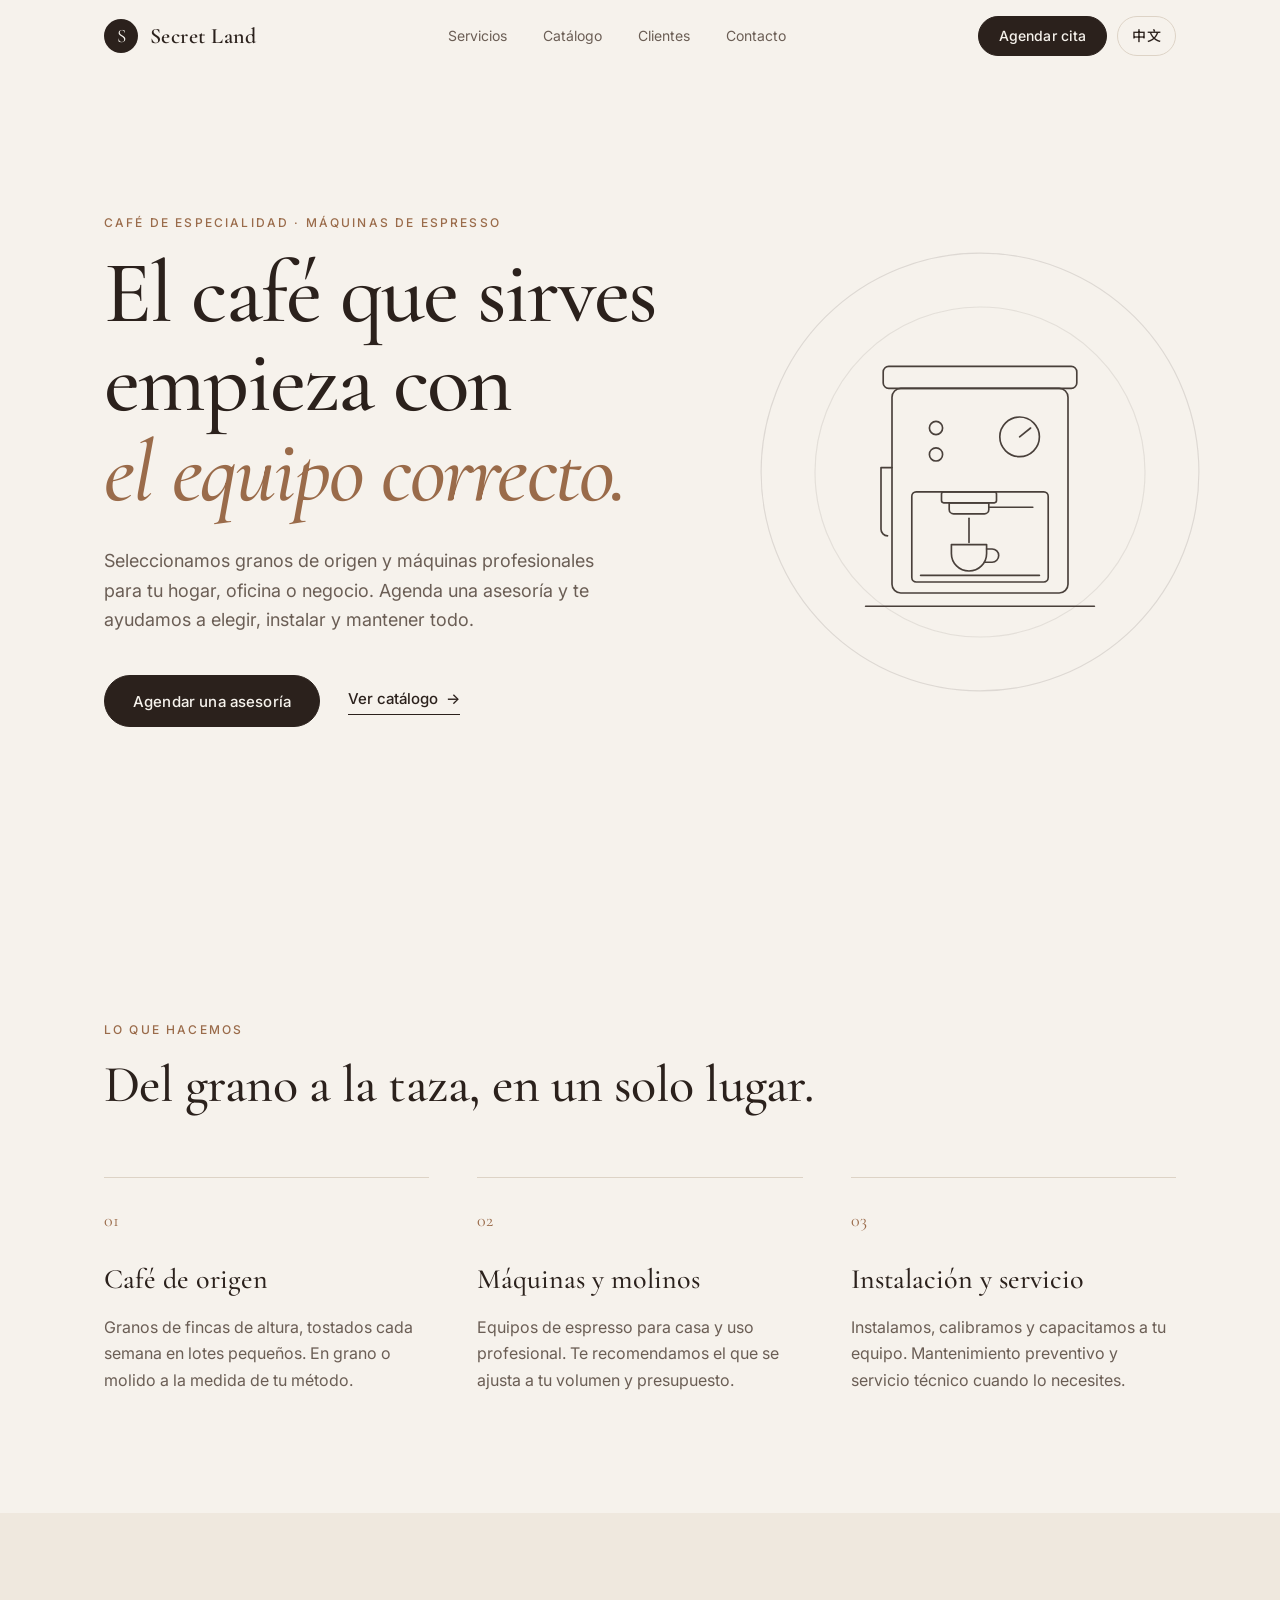
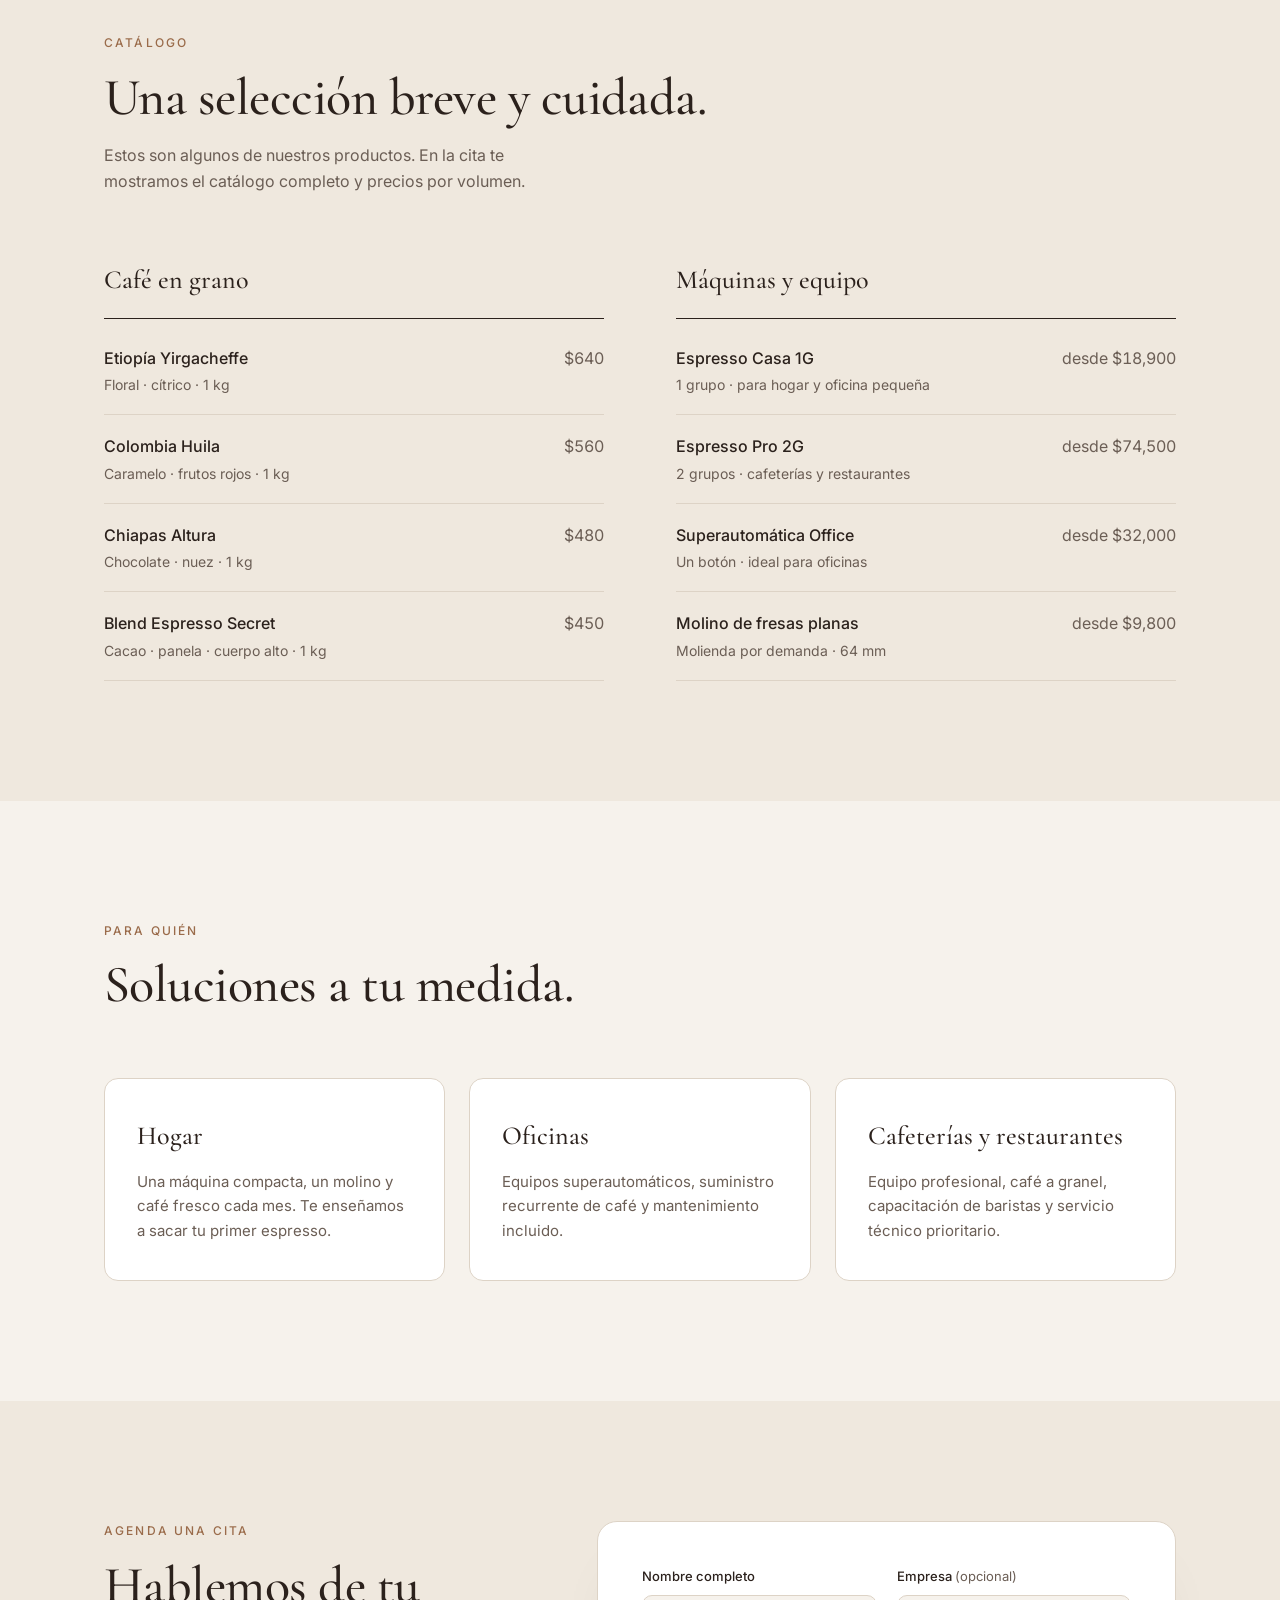
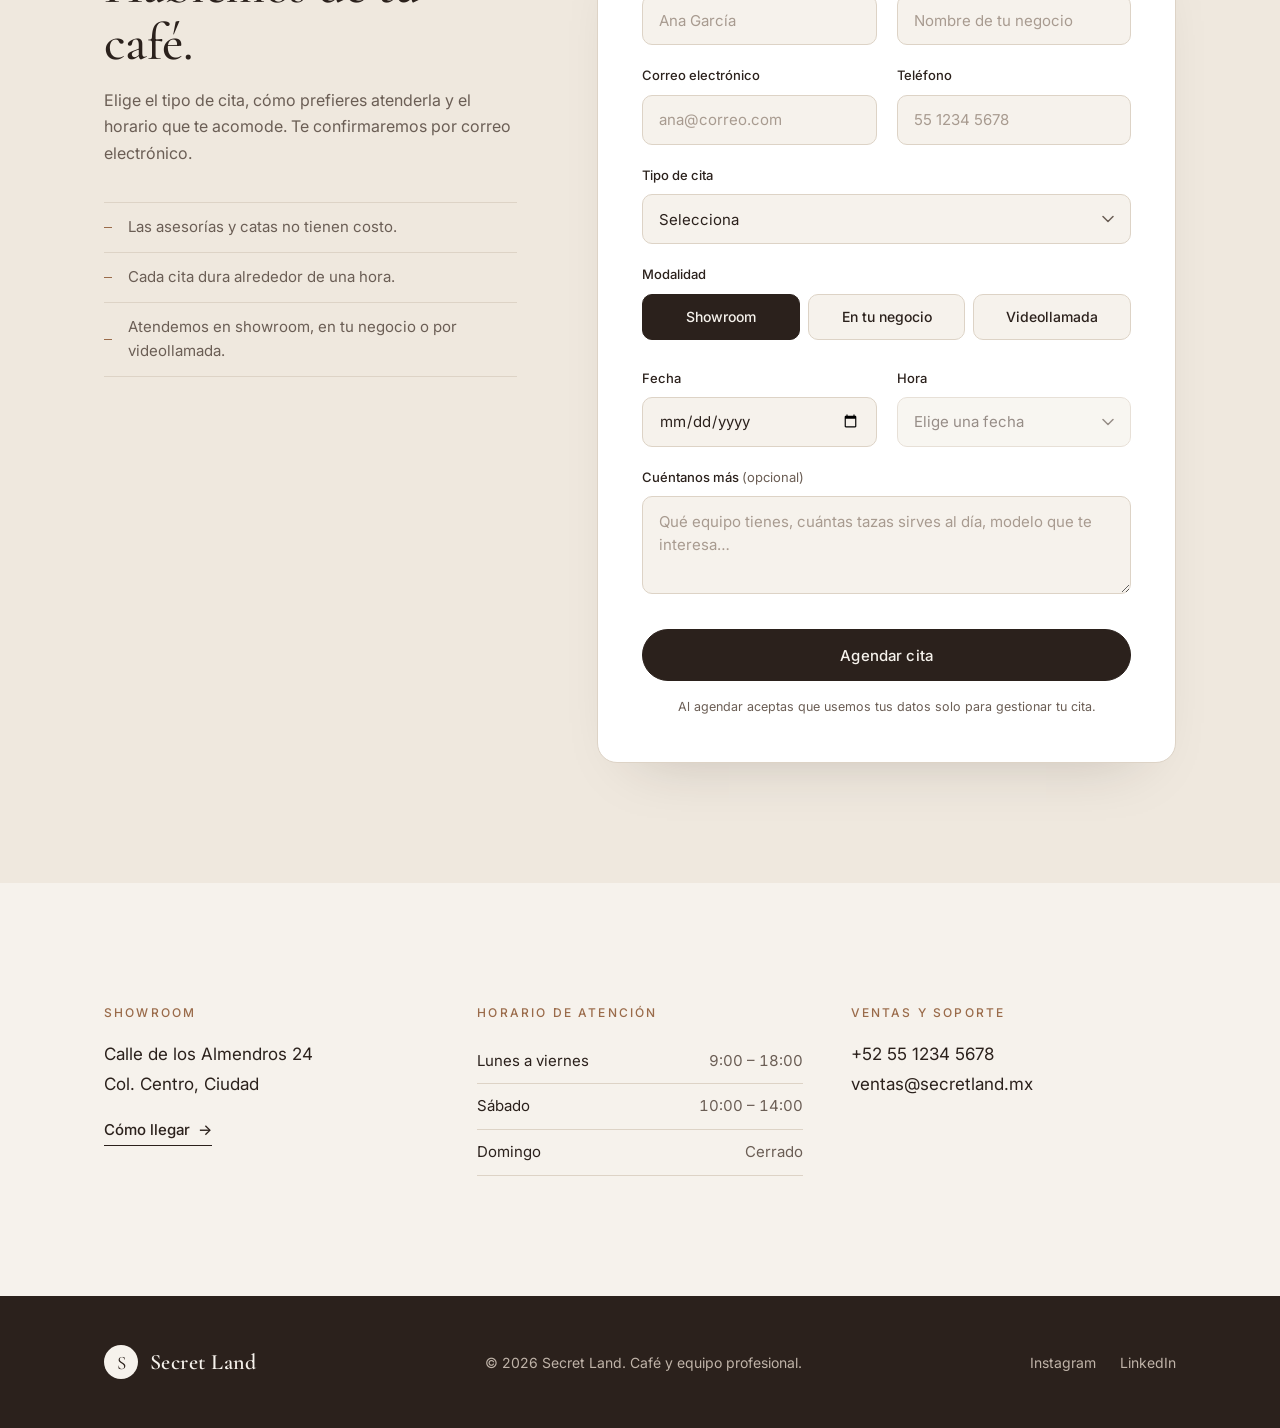
==== commit 16649794: "Se añadio boton de lenguaje a mandarin estandar" ====
--- a/index.html
+++ b/index.html
@@ -7,7 +7,7 @@
   <meta name="description" content="Secret Land vende café de especialidad y máquinas de espresso para hogar, oficinas y negocios. Agenda una asesoría, demostración o servicio técnico en línea.">
   <link rel="preconnect" href="https://fonts.googleapis.com">
   <link rel="preconnect" href="https://fonts.gstatic.com" crossorigin>
-  <link href="https://fonts.googleapis.com/css2?family=Cormorant+Garamond:ital,wght@0,400;0,500;0,600;1,400&family=Inter:wght@300;400;500;600&display=swap" rel="stylesheet">
+  <link href="https://fonts.googleapis.com/css2?family=Cormorant+Garamond:ital,wght@0,400;0,500;0,600;1,400&family=Inter:wght@300;400;500;600&family=Noto+Sans+SC:wght@400;500&family=Noto+Serif+SC:wght@400;500;600&display=swap" rel="stylesheet">
   <link rel="stylesheet" href="styles.css">
   <link rel="icon" href="data:image/svg+xml,<svg xmlns='http://www.w3.org/2000/svg' viewBox='0 0 32 32'><circle cx='16' cy='16' r='15' fill='%232B211C'/><text x='16' y='21.5' font-family='Georgia,serif' font-size='15' fill='%23F5F1EA' text-anchor='middle'>S</text></svg>">
 </head>
@@ -16,17 +16,20 @@
   <!-- Navegación -->
   <header class="nav" id="nav">
     <div class="container nav__inner">
-      <a href="#inicio" class="brand" aria-label="Secret Land, inicio">
+      <a href="#inicio" class="brand" aria-label="Secret Land, inicio" data-i18n-aria="nav.home">
         <span class="brand__mark" aria-hidden="true">S</span>
         <span class="brand__name">Secret Land</span>
       </a>
-      <nav class="nav__links" aria-label="Principal">
-        <a href="#servicios">Servicios</a>
-        <a href="#catalogo">Catálogo</a>
-        <a href="#clientes">Clientes</a>
-        <a href="#contacto">Contacto</a>
+      <nav class="nav__links" aria-label="Principal" data-i18n-aria="nav.main">
+        <a href="#servicios" data-i18n="nav.services">Servicios</a>
+        <a href="#catalogo" data-i18n="nav.catalog">Catálogo</a>
+        <a href="#clientes" data-i18n="nav.clients">Clientes</a>
+        <a href="#contacto" data-i18n="nav.contact">Contacto</a>
       </nav>
-      <a href="#agendar" class="btn btn--small">Agendar cita</a>
+      <div class="nav__actions">
+        <a href="#agendar" class="btn btn--small" data-i18n="nav.cta">Agendar cita</a>
+        <button type="button" class="lang-toggle" id="lang-toggle" lang="zh-CN" aria-label="Cambiar idioma a chino mandarín" title="Cambiar idioma a chino mandarín">中文</button>
+      </div>
     </div>
   </header>
 
@@ -34,12 +37,12 @@
     <!-- Hero -->
     <section class="hero" id="inicio">
       <div class="container hero__inner">
-        <p class="eyebrow reveal">Café de especialidad · Máquinas de espresso</p>
-        <h1 class="hero__title reveal">El café que sirves<br>empieza con<br><em>el equipo correcto.</em></h1>
-        <p class="hero__lead reveal">Seleccionamos granos de origen y máquinas profesionales para tu hogar, oficina o negocio. Agenda una asesoría y te ayudamos a elegir, instalar y mantener todo.</p>
+        <p class="eyebrow reveal" data-i18n="hero.eyebrow">Café de especialidad · Máquinas de espresso</p>
+        <h1 class="hero__title reveal" data-i18n-html="hero.title">El café que sirves<br>empieza con<br><em>el equipo correcto.</em></h1>
+        <p class="hero__lead reveal" data-i18n="hero.lead">Seleccionamos granos de origen y máquinas profesionales para tu hogar, oficina o negocio. Agenda una asesoría y te ayudamos a elegir, instalar y mantener todo.</p>
         <div class="hero__actions reveal">
-          <a href="#agendar" class="btn">Agendar una asesoría</a>
-          <a href="#catalogo" class="link-arrow">Ver catálogo <span aria-hidden="true">→</span></a>
+          <a href="#agendar" class="btn" data-i18n="hero.cta">Agendar una asesoría</a>
+          <a href="#catalogo" class="link-arrow"><span data-i18n="hero.catalog">Ver catálogo</span> <span aria-hidden="true">→</span></a>
         </div>
       </div>
       <div class="hero__art" aria-hidden="true">
@@ -82,24 +85,24 @@
     <section class="section" id="servicios">
       <div class="container">
         <div class="section__head reveal">
-          <p class="eyebrow">Lo que hacemos</p>
-          <h2 class="section__title">Del grano a la taza, en un solo lugar.</h2>
+          <p class="eyebrow" data-i18n="services.eyebrow">Lo que hacemos</p>
+          <h2 class="section__title" data-i18n="services.title">Del grano a la taza, en un solo lugar.</h2>
         </div>
         <div class="features">
           <article class="feature reveal">
             <span class="feature__num">01</span>
-            <h3>Café de origen</h3>
-            <p>Granos de fincas de altura, tostados cada semana en lotes pequeños. En grano o molido a la medida de tu método.</p>
+            <h3 data-i18n="services.1.title">Café de origen</h3>
+            <p data-i18n="services.1.text">Granos de fincas de altura, tostados cada semana en lotes pequeños. En grano o molido a la medida de tu método.</p>
           </article>
           <article class="feature reveal">
             <span class="feature__num">02</span>
-            <h3>Máquinas y molinos</h3>
-            <p>Equipos de espresso para casa y uso profesional. Te recomendamos el que se ajusta a tu volumen y presupuesto.</p>
+            <h3 data-i18n="services.2.title">Máquinas y molinos</h3>
+            <p data-i18n="services.2.text">Equipos de espresso para casa y uso profesional. Te recomendamos el que se ajusta a tu volumen y presupuesto.</p>
           </article>
           <article class="feature reveal">
             <span class="feature__num">03</span>
-            <h3>Instalación y servicio</h3>
-            <p>Instalamos, calibramos y capacitamos a tu equipo. Mantenimiento preventivo y servicio técnico cuando lo necesites.</p>
+            <h3 data-i18n="services.3.title">Instalación y servicio</h3>
+            <p data-i18n="services.3.text">Instalamos, calibramos y capacitamos a tu equipo. Mantenimiento preventivo y servicio técnico cuando lo necesites.</p>
           </article>
         </div>
       </div>
@@ -109,50 +112,50 @@
     <section class="section section--alt" id="catalogo">
       <div class="container">
         <div class="section__head reveal">
-          <p class="eyebrow">Catálogo</p>
-          <h2 class="section__title">Una selección breve y cuidada.</h2>
-          <p class="section__lead">Estos son algunos de nuestros productos. En la cita te mostramos el catálogo completo y precios por volumen.</p>
+          <p class="eyebrow" data-i18n="catalog.eyebrow">Catálogo</p>
+          <h2 class="section__title" data-i18n="catalog.title">Una selección breve y cuidada.</h2>
+          <p class="section__lead" data-i18n="catalog.lead">Estos son algunos de nuestros productos. En la cita te mostramos el catálogo completo y precios por volumen.</p>
         </div>
         <div class="catalog__grid">
           <div class="catalog__col reveal">
-            <h3 class="catalog__cat">Café en grano</h3>
+            <h3 class="catalog__cat" data-i18n="catalog.beans">Café en grano</h3>
             <ul class="catalog__list">
               <li>
-                <div><span class="item__name">Etiopía Yirgacheffe</span><span class="item__meta">Floral · cítrico · 1 kg</span></div>
+                <div><span class="item__name" data-i18n="catalog.b1.name">Etiopía Yirgacheffe</span><span class="item__meta" data-i18n="catalog.b1.meta">Floral · cítrico · 1 kg</span></div>
                 <span class="item__price">$640</span>
               </li>
               <li>
-                <div><span class="item__name">Colombia Huila</span><span class="item__meta">Caramelo · frutos rojos · 1 kg</span></div>
+                <div><span class="item__name" data-i18n="catalog.b2.name">Colombia Huila</span><span class="item__meta" data-i18n="catalog.b2.meta">Caramelo · frutos rojos · 1 kg</span></div>
                 <span class="item__price">$560</span>
               </li>
               <li>
-                <div><span class="item__name">Chiapas Altura</span><span class="item__meta">Chocolate · nuez · 1 kg</span></div>
+                <div><span class="item__name" data-i18n="catalog.b3.name">Chiapas Altura</span><span class="item__meta" data-i18n="catalog.b3.meta">Chocolate · nuez · 1 kg</span></div>
                 <span class="item__price">$480</span>
               </li>
               <li>
-                <div><span class="item__name">Blend Espresso Secret</span><span class="item__meta">Cacao · panela · cuerpo alto · 1 kg</span></div>
+                <div><span class="item__name" data-i18n="catalog.b4.name">Blend Espresso Secret</span><span class="item__meta" data-i18n="catalog.b4.meta">Cacao · panela · cuerpo alto · 1 kg</span></div>
                 <span class="item__price">$450</span>
               </li>
             </ul>
           </div>
           <div class="catalog__col reveal">
-            <h3 class="catalog__cat">Máquinas y equipo</h3>
+            <h3 class="catalog__cat" data-i18n="catalog.machines">Máquinas y equipo</h3>
             <ul class="catalog__list">
               <li>
-                <div><span class="item__name">Espresso Casa 1G</span><span class="item__meta">1 grupo · para hogar y oficina pequeña</span></div>
-                <span class="item__price">desde $18,900</span>
-              </li>
-              <li>
-                <div><span class="item__name">Espresso Pro 2G</span><span class="item__meta">2 grupos · cafeterías y restaurantes</span></div>
-                <span class="item__price">desde $74,500</span>
-              </li>
-              <li>
-                <div><span class="item__name">Superautomática Office</span><span class="item__meta">Un botón · ideal para oficinas</span></div>
-                <span class="item__price">desde $32,000</span>
-              </li>
-              <li>
-                <div><span class="item__name">Molino de fresas planas</span><span class="item__meta">Molienda por demanda · 64 mm</span></div>
-                <span class="item__price">desde $9,800</span>
+                <div><span class="item__name" data-i18n="catalog.m1.name">Espresso Casa 1G</span><span class="item__meta" data-i18n="catalog.m1.meta">1 grupo · para hogar y oficina pequeña</span></div>
+                <span class="item__price" data-i18n="catalog.m1.price">desde $18,900</span>
+              </li>
+              <li>
+                <div><span class="item__name" data-i18n="catalog.m2.name">Espresso Pro 2G</span><span class="item__meta" data-i18n="catalog.m2.meta">2 grupos · cafeterías y restaurantes</span></div>
+                <span class="item__price" data-i18n="catalog.m2.price">desde $74,500</span>
+              </li>
+              <li>
+                <div><span class="item__name" data-i18n="catalog.m3.name">Superautomática Office</span><span class="item__meta" data-i18n="catalog.m3.meta">Un botón · ideal para oficinas</span></div>
+                <span class="item__price" data-i18n="catalog.m3.price">desde $32,000</span>
+              </li>
+              <li>
+                <div><span class="item__name" data-i18n="catalog.m4.name">Molino de fresas planas</span><span class="item__meta" data-i18n="catalog.m4.meta">Molienda por demanda · 64 mm</span></div>
+                <span class="item__price" data-i18n="catalog.m4.price">desde $9,800</span>
               </li>
             </ul>
           </div>
@@ -164,21 +167,21 @@
     <section class="section" id="clientes">
       <div class="container">
         <div class="section__head reveal">
-          <p class="eyebrow">Para quién</p>
-          <h2 class="section__title">Soluciones a tu medida.</h2>
+          <p class="eyebrow" data-i18n="clients.eyebrow">Para quién</p>
+          <h2 class="section__title" data-i18n="clients.title">Soluciones a tu medida.</h2>
         </div>
         <div class="segments">
           <article class="segment reveal">
-            <h3>Hogar</h3>
-            <p>Una máquina compacta, un molino y café fresco cada mes. Te enseñamos a sacar tu primer espresso.</p>
+            <h3 data-i18n="clients.1.title">Hogar</h3>
+            <p data-i18n="clients.1.text">Una máquina compacta, un molino y café fresco cada mes. Te enseñamos a sacar tu primer espresso.</p>
           </article>
           <article class="segment reveal">
-            <h3>Oficinas</h3>
-            <p>Equipos superautomáticos, suministro recurrente de café y mantenimiento incluido.</p>
+            <h3 data-i18n="clients.2.title">Oficinas</h3>
+            <p data-i18n="clients.2.text">Equipos superautomáticos, suministro recurrente de café y mantenimiento incluido.</p>
           </article>
           <article class="segment reveal">
-            <h3>Cafeterías y restaurantes</h3>
-            <p>Equipo profesional, café a granel, capacitación de baristas y servicio técnico prioritario.</p>
+            <h3 data-i18n="clients.3.title">Cafeterías y restaurantes</h3>
+            <p data-i18n="clients.3.text">Equipo profesional, café a granel, capacitación de baristas y servicio técnico prioritario.</p>
           </article>
         </div>
       </div>
@@ -188,13 +191,13 @@
     <section class="section section--alt" id="agendar">
       <div class="container booking">
         <div class="booking__intro reveal">
-          <p class="eyebrow">Agenda una cita</p>
-          <h2 class="section__title">Hablemos de tu café.</h2>
-          <p class="section__lead">Elige el tipo de cita, cómo prefieres atenderla y el horario que te acomode. Te confirmaremos por correo electrónico.</p>
+          <p class="eyebrow" data-i18n="booking.eyebrow">Agenda una cita</p>
+          <h2 class="section__title" data-i18n="booking.title">Hablemos de tu café.</h2>
+          <p class="section__lead" data-i18n="booking.lead">Elige el tipo de cita, cómo prefieres atenderla y el horario que te acomode. Te confirmaremos por correo electrónico.</p>
           <ul class="booking__notes">
-            <li>Las asesorías y catas no tienen costo.</li>
-            <li>Cada cita dura alrededor de una hora.</li>
-            <li>Atendemos en showroom, en tu negocio o por videollamada.</li>
+            <li data-i18n="booking.note1">Las asesorías y catas no tienen costo.</li>
+            <li data-i18n="booking.note2">Cada cita dura alrededor de una hora.</li>
+            <li data-i18n="booking.note3">Atendemos en showroom, en tu negocio o por videollamada.</li>
           </ul>
         </div>
 
@@ -202,24 +205,24 @@
           <form class="form" id="booking-form" novalidate>
             <div class="form__row form__row--2">
               <div class="field">
-                <label for="name">Nombre completo</label>
-                <input type="text" id="name" name="name" autocomplete="name" required minlength="2" placeholder="Ana García">
-                <p class="field__error" aria-live="polite"></p>
-              </div>
-              <div class="field">
-                <label for="company">Empresa <span class="optional">(opcional)</span></label>
-                <input type="text" id="company" name="company" autocomplete="organization" placeholder="Nombre de tu negocio">
+                <label for="name" data-i18n="form.name">Nombre completo</label>
+                <input type="text" id="name" name="name" autocomplete="name" required minlength="2" placeholder="Ana García" data-i18n-placeholder="form.name.ph">
+                <p class="field__error" aria-live="polite"></p>
+              </div>
+              <div class="field">
+                <label for="company"><span data-i18n="form.company">Empresa</span> <span class="optional" data-i18n="form.optional">(opcional)</span></label>
+                <input type="text" id="company" name="company" autocomplete="organization" placeholder="Nombre de tu negocio" data-i18n-placeholder="form.company.ph">
               </div>
             </div>
 
             <div class="form__row form__row--2">
               <div class="field">
-                <label for="email">Correo electrónico</label>
-                <input type="email" id="email" name="email" autocomplete="email" required placeholder="ana@correo.com">
-                <p class="field__error" aria-live="polite"></p>
-              </div>
-              <div class="field">
-                <label for="phone">Teléfono</label>
+                <label for="email" data-i18n="form.email">Correo electrónico</label>
+                <input type="email" id="email" name="email" autocomplete="email" required placeholder="ana@correo.com" data-i18n-placeholder="form.email.ph">
+                <p class="field__error" aria-live="polite"></p>
+              </div>
+              <div class="field">
+                <label for="phone" data-i18n="form.phone">Teléfono</label>
                 <input type="tel" id="phone" name="phone" autocomplete="tel" required placeholder="55 1234 5678">
                 <p class="field__error" aria-live="polite"></p>
               </div>
@@ -227,44 +230,44 @@
 
             <div class="form__row">
               <div class="field">
-                <label for="type">Tipo de cita</label>
+                <label for="type" data-i18n="form.type">Tipo de cita</label>
                 <select id="type" name="type" required>
-                  <option value="">Selecciona</option>
-                  <option value="asesoria">Asesoría para elegir equipo</option>
-                  <option value="demo">Demostración de una máquina</option>
-                  <option value="cata">Cata de café</option>
-                  <option value="servicio">Servicio técnico o mantenimiento</option>
+                  <option value="" data-i18n="form.type.select">Selecciona</option>
+                  <option value="asesoria" data-i18n="form.type.asesoria">Asesoría para elegir equipo</option>
+                  <option value="demo" data-i18n="form.type.demo">Demostración de una máquina</option>
+                  <option value="cata" data-i18n="form.type.cata">Cata de café</option>
+                  <option value="servicio" data-i18n="form.type.servicio">Servicio técnico o mantenimiento</option>
                 </select>
                 <p class="field__error" aria-live="polite"></p>
               </div>
             </div>
 
             <fieldset class="form__row field">
-              <legend>Modalidad</legend>
+              <legend data-i18n="form.mode">Modalidad</legend>
               <div class="choices">
                 <label class="choice">
                   <input type="radio" name="mode" value="showroom" checked>
-                  <span>Showroom</span>
+                  <span data-i18n="form.mode.showroom">Showroom</span>
                 </label>
                 <label class="choice">
                   <input type="radio" name="mode" value="visita">
-                  <span>En tu negocio</span>
+                  <span data-i18n="form.mode.visita">En tu negocio</span>
                 </label>
                 <label class="choice">
                   <input type="radio" name="mode" value="video">
-                  <span>Videollamada</span>
+                  <span data-i18n="form.mode.video">Videollamada</span>
                 </label>
               </div>
             </fieldset>
 
             <div class="form__row form__row--2">
               <div class="field">
-                <label for="date">Fecha</label>
+                <label for="date" data-i18n="form.date">Fecha</label>
                 <input type="date" id="date" name="date" required>
                 <p class="field__error" aria-live="polite"></p>
               </div>
               <div class="field">
-                <label for="time">Hora</label>
+                <label for="time" data-i18n="form.time">Hora</label>
                 <select id="time" name="time" required disabled>
                   <option value="">Elige una fecha</option>
                 </select>
@@ -274,23 +277,23 @@
 
             <div class="form__row">
               <div class="field">
-                <label for="notes">Cuéntanos más <span class="optional">(opcional)</span></label>
-                <textarea id="notes" name="notes" rows="3" maxlength="400" placeholder="Qué equipo tienes, cuántas tazas sirves al día, modelo que te interesa…"></textarea>
-              </div>
-            </div>
-
-            <button type="submit" class="btn btn--block">Agendar cita</button>
-            <p class="form__legal">Al agendar aceptas que usemos tus datos solo para gestionar tu cita.</p>
+                <label for="notes"><span data-i18n="form.notes">Cuéntanos más</span> <span class="optional" data-i18n="form.optional">(opcional)</span></label>
+                <textarea id="notes" name="notes" rows="3" maxlength="400" placeholder="Qué equipo tienes, cuántas tazas sirves al día, modelo que te interesa…" data-i18n-placeholder="form.notes.ph"></textarea>
+              </div>
+            </div>
+
+            <button type="submit" class="btn btn--block" data-i18n="form.submit">Agendar cita</button>
+            <p class="form__legal" data-i18n="form.legal">Al agendar aceptas que usemos tus datos solo para gestionar tu cita.</p>
           </form>
 
           <div class="success" id="booking-success" hidden tabindex="-1">
             <div class="success__icon" aria-hidden="true">
               <svg viewBox="0 0 24 24" fill="none"><path d="M5 12.5l4.5 4.5L19 7.5" stroke="currentColor" stroke-width="1.8" stroke-linecap="round" stroke-linejoin="round"/></svg>
             </div>
-            <h3>¡Cita agendada!</h3>
+            <h3 data-i18n="success.title">¡Cita agendada!</h3>
             <p id="success-summary"></p>
-            <p class="success__small">Te enviaremos la confirmación a <strong id="success-email"></strong>.</p>
-            <button type="button" class="btn btn--ghost" id="booking-reset">Agendar otra cita</button>
+            <p class="success__small"><span data-i18n="success.sent">Te enviaremos la confirmación a</span> <strong id="success-email"></strong><span data-i18n="success.end">.</span></p>
+            <button type="button" class="btn btn--ghost" id="booking-reset" data-i18n="success.again">Agendar otra cita</button>
           </div>
         </div>
       </div>
@@ -300,20 +303,20 @@
     <section class="section" id="contacto">
       <div class="container visit">
         <div class="visit__block reveal">
-          <p class="eyebrow">Showroom</p>
+          <p class="eyebrow" data-i18n="contact.showroom">Showroom</p>
           <p class="visit__text">Calle de los Almendros 24<br>Col. Centro, Ciudad</p>
-          <a class="link-arrow" href="https://maps.google.com/?q=Calle+de+los+Almendros+24" target="_blank" rel="noopener">Cómo llegar <span aria-hidden="true">→</span></a>
+          <a class="link-arrow" href="https://maps.google.com/?q=Calle+de+los+Almendros+24" target="_blank" rel="noopener"><span data-i18n="contact.directions">Cómo llegar</span> <span aria-hidden="true">→</span></a>
         </div>
         <div class="visit__block reveal">
-          <p class="eyebrow">Horario de atención</p>
+          <p class="eyebrow" data-i18n="contact.hours">Horario de atención</p>
           <ul class="hours">
-            <li><span>Lunes a viernes</span><span>9:00 – 18:00</span></li>
-            <li><span>Sábado</span><span>10:00 – 14:00</span></li>
-            <li><span>Domingo</span><span>Cerrado</span></li>
+            <li><span data-i18n="contact.weekdays">Lunes a viernes</span><span>9:00 – 18:00</span></li>
+            <li><span data-i18n="contact.saturday">Sábado</span><span>10:00 – 14:00</span></li>
+            <li><span data-i18n="contact.sunday">Domingo</span><span data-i18n="contact.closed">Cerrado</span></li>
           </ul>
         </div>
         <div class="visit__block reveal">
-          <p class="eyebrow">Ventas y soporte</p>
+          <p class="eyebrow" data-i18n="contact.sales">Ventas y soporte</p>
           <p class="visit__text">
             <a href="tel:+525512345678">+52 55 1234 5678</a><br>
             <a href="mailto:ventas@secretland.mx">ventas@secretland.mx</a>
@@ -325,11 +328,11 @@
 
   <footer class="footer">
     <div class="container footer__inner">
-      <a href="#inicio" class="brand brand--light">
+      <a href="#inicio" class="brand brand--light" aria-label="Secret Land, inicio" data-i18n-aria="nav.home">
         <span class="brand__mark" aria-hidden="true">S</span>
         <span class="brand__name">Secret Land</span>
       </a>
-      <p>© <span id="year"></span> Secret Land. Café y equipo profesional.</p>
+      <p>© <span id="year"></span> Secret Land. <span data-i18n="footer.tagline">Café y equipo profesional.</span></p>
       <div class="footer__social">
         <a href="#" aria-label="Instagram">Instagram</a>
         <a href="#" aria-label="LinkedIn">LinkedIn</a>
@@ -337,6 +340,7 @@
     </div>
   </footer>
 
+  <script src="i18n.js"></script>
   <script src="script.js"></script>
 </body>
 </html>
--- a/styles.css
+++ b/styles.css
@@ -118,8 +118,8 @@
   border-bottom: 1px solid currentColor;
   padding-bottom: 2px;
 }
-.link-arrow span { transition: transform .25s var(--ease); }
-.link-arrow:hover span { transform: translateX(4px); }
+.link-arrow span[aria-hidden] { transition: transform .25s var(--ease); }
+.link-arrow:hover span[aria-hidden] { transform: translateX(4px); }
 
 /* ---------- Navegación ---------- */
 .nav {
@@ -145,6 +145,26 @@
 .nav__links { display: flex; gap: 36px; font-size: 14px; }
 .nav__links a { color: var(--ink-soft); transition: color .2s; }
 .nav__links a:hover { color: var(--ink); }
+.nav__actions { display: flex; align-items: center; gap: 10px; }
+
+.lang-toggle {
+  display: inline-flex;
+  align-items: center;
+  justify-content: center;
+  min-width: 52px;
+  height: 40px;
+  padding: 0 14px;
+  border: 1px solid var(--line);
+  border-radius: 999px;
+  background: transparent;
+  color: var(--ink);
+  font: 500 14px/1 "Inter", "Noto Sans SC", system-ui, sans-serif;
+  letter-spacing: .02em;
+  cursor: pointer;
+  transition: border-color .2s var(--ease), background .2s var(--ease);
+}
+.lang-toggle:hover { border-color: var(--ink); }
+.lang-toggle:focus-visible { outline: 2px solid var(--accent); outline-offset: 3px; }
 
 .brand { display: inline-flex; align-items: center; gap: 12px; }
 .brand__mark {
@@ -518,6 +538,17 @@
 .footer__social { display: flex; gap: 24px; }
 .footer__social a:hover { color: var(--bg); }
 
+/* ---------- Chino mandarín ---------- */
+html[lang="zh-CN"] {
+  --font-display: "Cormorant Garamond", "Noto Serif SC", "Songti SC", serif;
+  --font-body: "Inter", "Noto Sans SC", "PingFang SC", "Microsoft YaHei", sans-serif;
+}
+html[lang="zh-CN"] body { line-height: 1.8; }
+html[lang="zh-CN"] .hero__title { line-height: 1.25; letter-spacing: .02em; font-size: clamp(40px, 6.4vw, 76px); }
+html[lang="zh-CN"] .hero__title em { font-style: normal; }
+html[lang="zh-CN"] .section__title { line-height: 1.35; letter-spacing: .02em; }
+html[lang="zh-CN"] .eyebrow { letter-spacing: .12em; }
+
 /* ---------- Animación de entrada ---------- */
 .reveal {
   opacity: 0;
@@ -552,6 +583,11 @@
   :root { --nav-h: 64px; }
   .container { padding: 0 16px; }
   .nav__links { display: none; }
+  .nav__inner { gap: 12px; }
+  .nav__actions { gap: 8px; }
+  .nav__actions .btn--small { padding: 0 16px; }
+  .lang-toggle { min-width: 44px; padding: 0 10px; }
+  .brand { gap: 10px; }
   .brand__name { font-size: 20px; }
   .section { padding: 88px 0; }
   .section__head { margin-bottom: 44px; }
